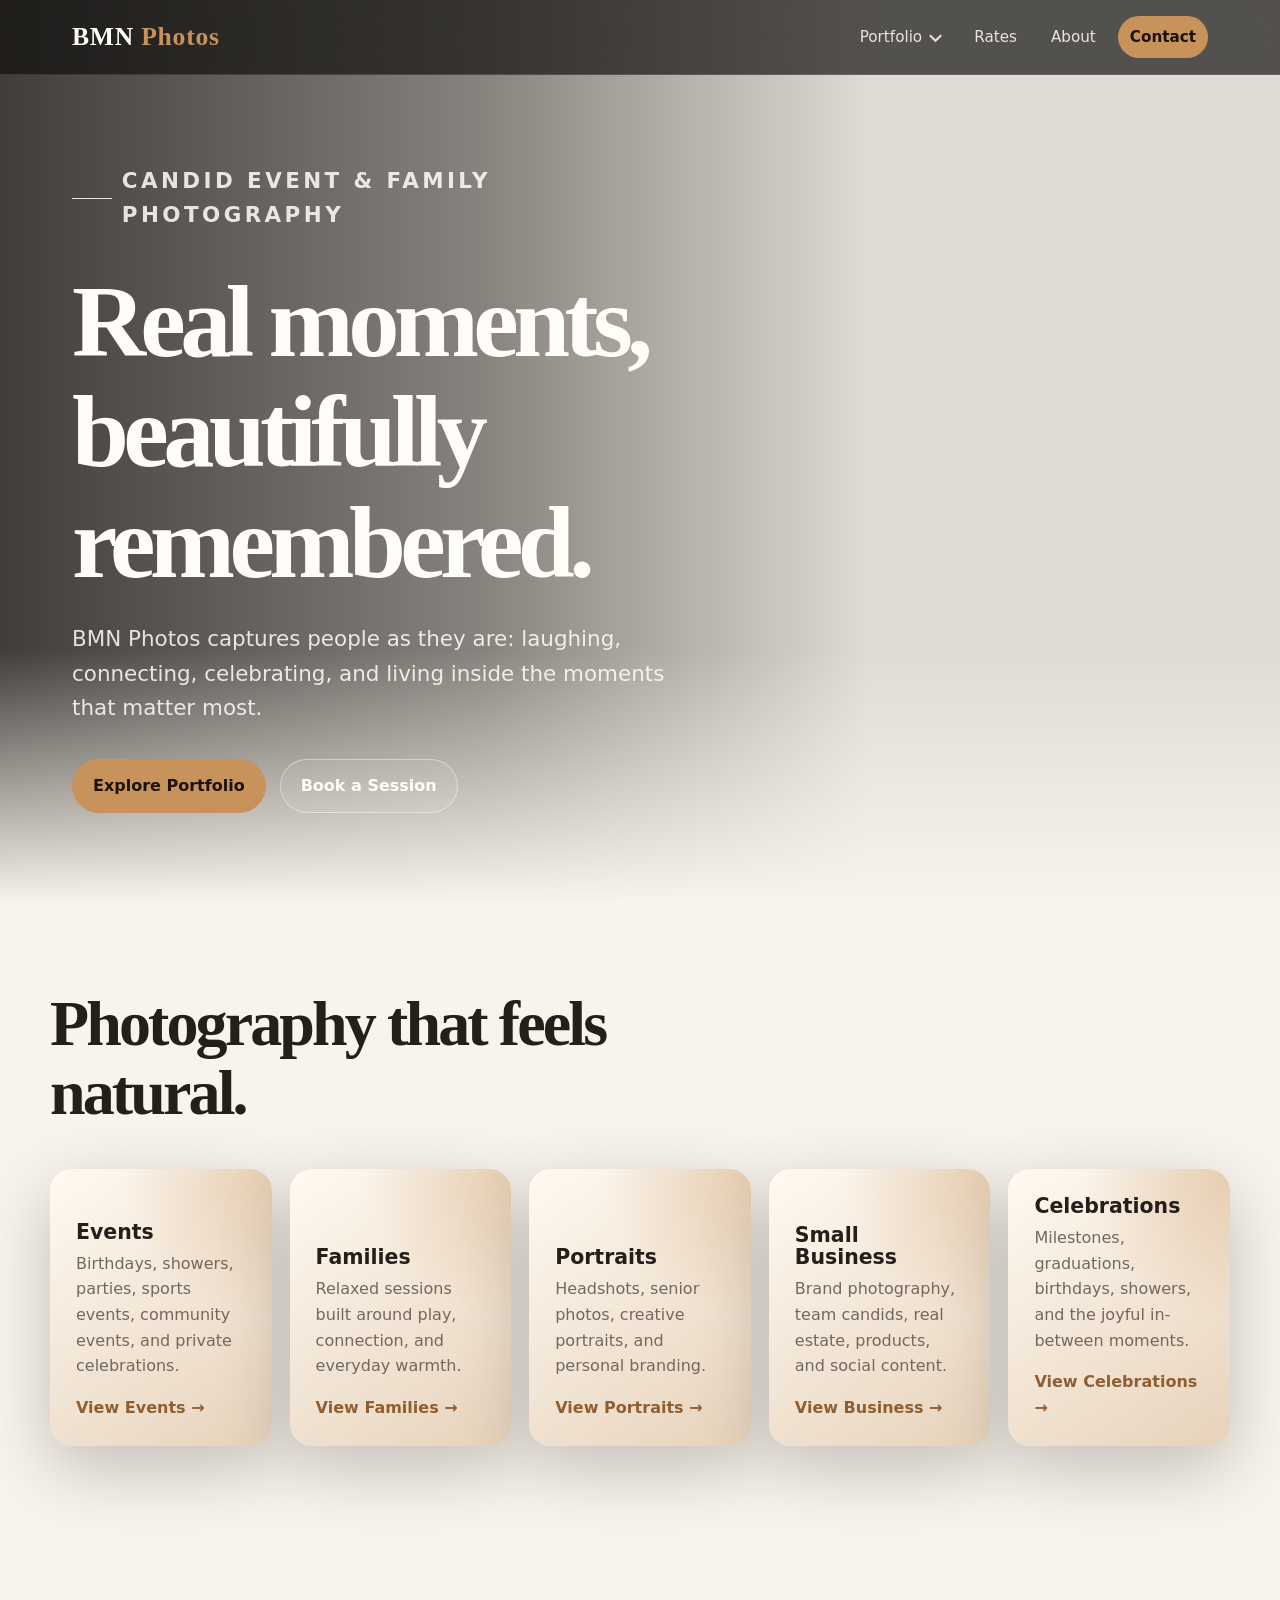
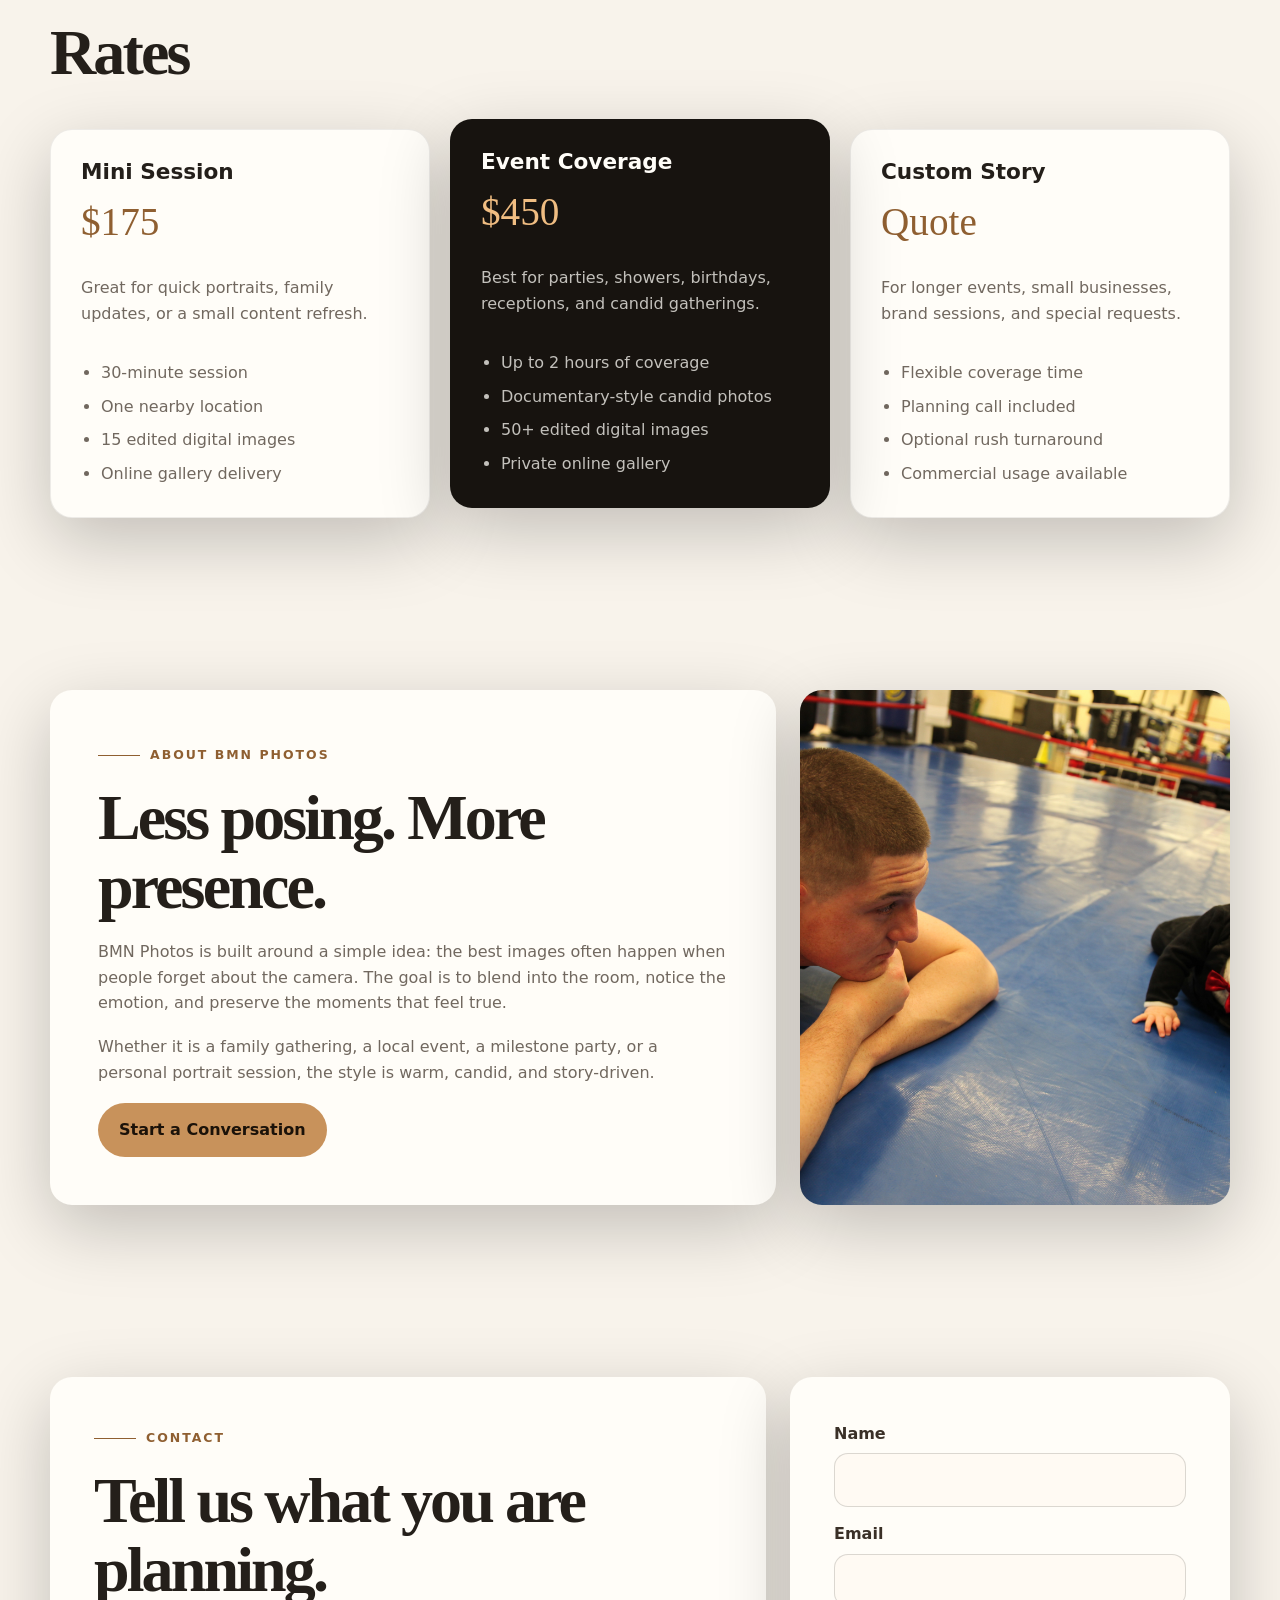
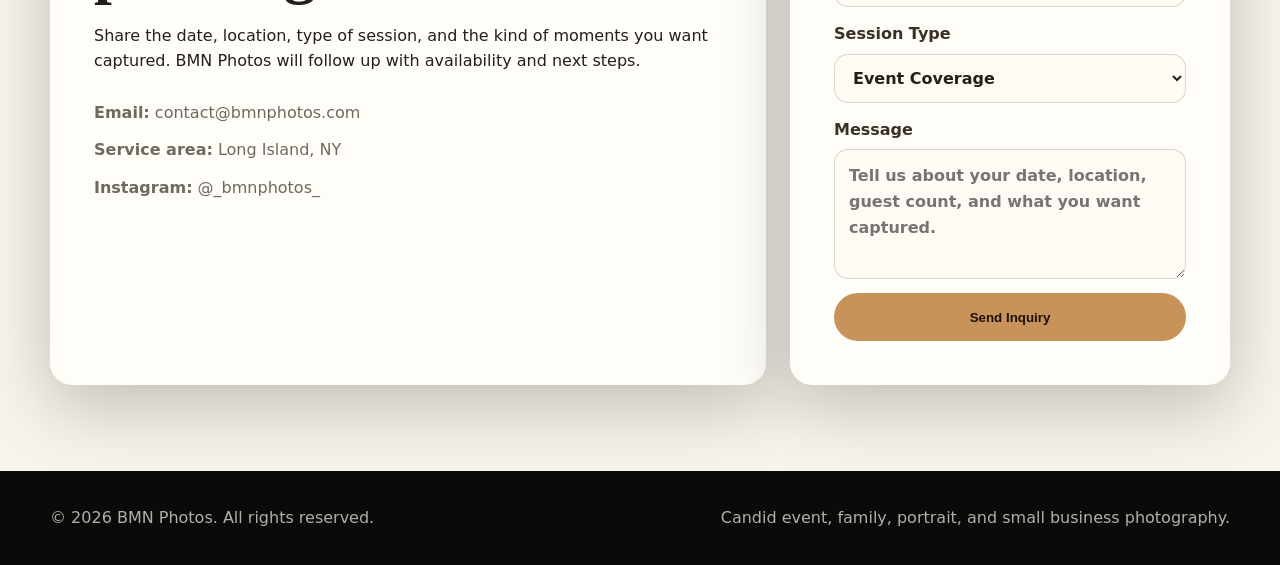
==== index.html @ edca0733 "Change lifestyle to family." ====
<!doctype html>
<html lang="en">
<head>
  <meta charset="utf-8" />
  <meta name="viewport" content="width=device-width, initial-scale=1" />
  <meta name="description" content="BMN Photos captures real, candid moments at events, celebrations, family sessions, portraits, and local gatherings." />
  <title>BMN Photos | Candid Event & Lifestyle Photography</title>
  <link rel="stylesheet" href="css/styles.css" />
</head>
<body>
  <header class="site-header" aria-label="Primary navigation">
    <nav class="nav">
      <a class="logo" href="index.html#top" aria-label="BMN Photos home">BMN <span>Photos</span></a>
      <div class="nav-links">
        <details class="nav-dropdown">
          <summary>Portfolio</summary>
          <div class="dropdown-menu" aria-label="Portfolio categories">
            <a href="portfolio-events.html">Events</a>
            <a href="portfolio-families.html">Families</a>
            <a href="portfolio-portraits.html">Portraits</a>
            <a href="portfolio-business.html">Small Business</a>
            <a href="portfolio-celebrations.html">Celebrations</a>
          </div>
        </details>
        <a href="index.html#rates">Rates</a>
        <a href="index.html#about">About</a>
        <a href="index.html#contact" class="cta">Contact</a>
      </div>
    </nav>
  </header>

  <main id="top">
    <section class="hero" aria-label="BMN Photos hero image">
      <div class="hero-inner">
        <p class="eyebrow">Candid event & family photography</p>
        <h1>Real moments, beautifully remembered.</h1>
        <p>BMN Photos captures people as they are: laughing, connecting, celebrating, and living inside the moments that matter most.</p>
        <div class="button-row">
          <a class="button primary" href="#services">Explore Portfolio</a>
          <a class="button secondary" href="#contact">Book a Session</a>
        </div>
      </div>
    </section>

    <section class="section" id="services">
      <div class="section-inner">
        <div class="section-heading">
          <h2>Photography that feels natural.</h2>
        </div>
        <div class="services portfolio-entry-grid" aria-label="Portfolio categories">
          <a class="service-card" href="portfolio-events.html"><h3>Events</h3><p>Birthdays, showers, parties, sports events, community events, and private celebrations.</p><span class="small-link">View Events →</span></a>
          <a class="service-card" href="portfolio-families.html"><h3>Families</h3><p>Relaxed sessions built around play, connection, and everyday warmth.</p><span class="small-link">View Families →</span></a>
          <a class="service-card" href="portfolio-portraits.html"><h3>Portraits</h3><p>Headshots, senior photos, creative portraits, and personal branding.</p><span class="small-link">View Portraits →</span></a>
          <a class="service-card" href="portfolio-business.html"><h3>Small Business</h3><p>Brand photography, team candids, real estate, products, and social content.</p><span class="small-link">View Business →</span></a>
          <a class="service-card" href="portfolio-celebrations.html"><h3>Celebrations</h3><p>Milestones, graduations, birthdays, showers, and the joyful in-between moments.</p><span class="small-link">View Celebrations →</span></a>
        </div>
      </div>
    </section>

    <section class="section" id="rates">
      <div class="section-inner">
        <div class="section-heading">
          <h2>Rates</h2>
        </div>
        <div class="rates-grid">
          <article class="rate-card"><h3>Mini Session</h3><div class="price">$175</div><p>Great for quick portraits, family updates, or a small content refresh.</p><ul><li>30-minute session</li><li>One nearby location</li><li>15 edited digital images</li><li>Online gallery delivery</li></ul></article>
          <article class="rate-card featured"><h3>Event Coverage</h3><div class="price">$450</div><p>Best for parties, showers, birthdays, receptions, and candid gatherings.</p><ul><li>Up to 2 hours of coverage</li><li>Documentary-style candid photos</li><li>50+ edited digital images</li><li>Private online gallery</li></ul></article>
          <article class="rate-card"><h3>Custom Story</h3><div class="price">Quote</div><p>For longer events, small businesses, brand sessions, and special requests.</p><ul><li>Flexible coverage time</li><li>Planning call included</li><li>Optional rush turnaround</li><li>Commercial usage available</li></ul></article>
        </div>
      </div>
    </section>

    <section class="section" id="about">
      <div class="section-inner about-layout">
        <article class="about-card">
          <p class="eyebrow" style="color: var(--brand-dark);">About BMN Photos</p>
          <h2>Less posing. More presence.</h2>
          <p>BMN Photos is built around a simple idea: the best images often happen when people forget about the camera. The goal is to blend into the room, notice the emotion, and preserve the moments that feel true.</p>
          <p>Whether it is a family gathering, a local event, a milestone party, or a personal portrait session, the style is warm, candid, and story-driven.</p>
          <a class="button primary" href="#contact">Start a Conversation</a>
        </article>
        <div class="about-photo" role="img" aria-label="Photographer capturing candid moments at an event"></div>
      </div>
    </section>

    <section class="section" id="contact">
      <div class="section-inner contact-wrap">
        <article class="contact-card">
          <p class="eyebrow" style="color: var(--brand-dark);">Contact</p>
          <h2>Tell us what you are planning.</h2>
          <p>Share the date, location, type of session, and the kind of moments you want captured. BMN Photos will follow up with availability and next steps.</p>
          <div class="contact-details">
            <span><strong>Email:</strong> contact@bmnphotos.com</span>
            <span><strong>Service area:</strong> Long Island, NY</span>
            <span><strong>Instagram:</strong> @_bmnphotos_</span>
          </div>
        </article>
        <article class="contact-card">
          <form id="contactForm">
            <label>Name <input name="name" type="text" autocomplete="name" required /></label>
            <label>Email <input name="email" type="email" autocomplete="email" required /></label>
            <label>Session Type <select name="session_type"><option>Event Coverage</option><option>Family Session</option><option>Portrait Session</option><option>Small Business / Branding</option><option>Other</option></select></label>
            <label>Message <textarea name="message" placeholder="Tell us about your date, location, guest count, and what you want captured."></textarea></label>
            <button class="button primary" type="submit">Send Inquiry</button>
          </form>
        </article>
      </div>
    </section>
  </main>
  <footer class="footer">
    <div class="footer-inner">
      <span>&copy; <span id="year"></span> BMN Photos. All rights reserved.</span>
      <span>Candid event, family, portrait, and small business photography.</span>
    </div>
  </footer>
  <script src="js/site.js"></script>
</body>
</html>
---- css/styles.css ----
:root {
  --bg: #11100e;
  --bg-soft: #1b1814;
  --paper: #f8f3eb;
  --paper-soft: #efe5d7;
  --text: #241f1a;
  --muted: #71685f;
  --brand: #c8925b;
  --brand-dark: #8f5f31;
  --white: #fffdf8;
  --shadow: 0 22px 70px rgba(0, 0, 0, .22);
  --radius: 22px;
  --max: 1180px;
}
* { box-sizing: border-box; }
html { scroll-behavior: smooth; }
body {
  margin: 0;
  font-family: Inter, ui-sans-serif, system-ui, -apple-system, BlinkMacSystemFont, "Segoe UI", sans-serif;
  color: var(--text);
  background: var(--paper);
  line-height: 1.6;
}
img { display: block; width: 100%; height: auto; }
a { color: inherit; text-decoration: none; }
.site-header {
  position: fixed;
  inset: 0 0 auto 0;
  z-index: 20;
  background: rgba(17, 16, 14, .68);
  backdrop-filter: blur(14px);
  border-bottom: 1px solid rgba(255, 255, 255, .12);
}
.nav {
  max-width: var(--max);
  margin: 0 auto;
  padding: 16px 22px;
  display: flex;
  justify-content: space-between;
  align-items: center;
  gap: 22px;
}
.logo {
  color: var(--white);
  font-family: Georgia, "Times New Roman", serif;
  font-size: clamp(1.35rem, 2vw, 1.8rem);
  font-weight: 600;
  letter-spacing: .03em;
  white-space: nowrap;
}
.logo span { color: var(--brand); }
.nav-links {
  display: flex;
  align-items: center;
  gap: 10px;
  flex-wrap: wrap;
  justify-content: flex-end;
}
.nav-links a {
  color: rgba(255, 253, 248, .86);
  padding: 9px 12px;
  border-radius: 999px;
  font-size: .95rem;
  transition: background .2s ease, color .2s ease;
}
.nav-links a:hover,
.nav-links a:focus-visible,
.nav-links a.active {
  background: rgba(255, 255, 255, .12);
  color: var(--white);
  outline: none;
}
.nav-links .cta {
  background: var(--brand);
  color: #1b1209;
  font-weight: 700;
}
.nav-links .cta:hover,
.nav-links .cta:focus-visible { background: #e2aa6e; color: #160e07; }
.hero {
  min-height: 94vh;
  display: grid;
  align-items: center;
  color: var(--white);
  background:
    linear-gradient(90deg, rgba(12, 10, 8, .78) 0%, rgba(12, 10, 8, .48) 38%, rgba(12, 10, 8, .1) 68%),
    url("../images/background.jpg") center / cover no-repeat;
  position: relative;
  isolation: isolate;
}
.hero::after {
  content: "";
  position: absolute;
  inset: auto 0 0 0;
  height: 28%;
  background: linear-gradient(0deg, var(--paper) 0%, rgba(248, 243, 235, 0) 100%);
  z-index: -1;
}
.hero-inner, .page-hero-inner, .section-inner {
  max-width: var(--max);
  width: 100%;
  margin: 0 auto;
}
.hero-inner { padding: 140px 22px 90px; }
.eyebrow {
  display: inline-flex;
  gap: 10px;
  align-items: center;
  margin: 0 0 18px;
  color: #f3d7b7;
  text-transform: uppercase;
  letter-spacing: .16em;
  font-size: .78rem;
  font-weight: 800;
}
.eyebrow::before { content: ""; width: 42px; height: 1px; background: currentColor; }
h1, h2, h3 { margin: 0; line-height: 1.08; }
h1 {
  max-width: 760px;
  font-family: Georgia, "Times New Roman", serif;
  font-size: clamp(3.2rem, 8vw, 6.8rem);
  letter-spacing: -.055em;
}
.hero p, .page-hero p {
  max-width: 620px;
  margin: 24px 0 34px;
  color: rgba(255, 253, 248, .86);
  font-size: clamp(1.05rem, 2vw, 1.34rem);
}
.button-row { display: flex; gap: 14px; flex-wrap: wrap; align-items: center; }
.button {
  display: inline-flex;
  align-items: center;
  justify-content: center;
  min-height: 48px;
  padding: 13px 20px;
  border-radius: 999px;
  font-weight: 800;
  border: 1px solid transparent;
  transition: transform .2s ease, background .2s ease, border-color .2s ease;
  cursor: pointer;
}
.button:hover, .button:focus-visible { transform: translateY(-2px); outline: none; }
.button.primary { background: var(--brand); color: #1b1209; }
.button.secondary { color: var(--white); border-color: rgba(255,255,255,.42); background: rgba(255,255,255,.08); }
.section { padding: 86px 22px; }
.section.dark { background: var(--bg); color: var(--white); }
.section-heading {
  display: grid;
  grid-template-columns: minmax(0, 1fr) minmax(260px, 430px);
  gap: 32px;
  align-items: end;
  margin-bottom: 42px;
}
.section-heading h2 {
  font-family: Georgia, "Times New Roman", serif;
  font-size: clamp(2.3rem, 5vw, 4.2rem);
  letter-spacing: -.045em;
}
.section-heading p { margin: 0; color: var(--muted); font-size: 1.04rem; }
.dark .section-heading p { color: rgba(255,253,248,.7); }
.services, .portfolio-category-grid { display: grid; grid-template-columns: repeat(4, minmax(0, 1fr)); gap: 18px; }
.portfolio-entry-grid { grid-template-columns: repeat(5, minmax(0, 1fr)); }
.service-card, .rate-card, .contact-card, .about-card, .portfolio-category-card {
  border-radius: var(--radius);
  background: var(--white);
  box-shadow: var(--shadow);
}
.service-card, .portfolio-category-card {
  min-height: 230px;
  padding: 26px;
  display: flex;
  flex-direction: column;
  justify-content: flex-end;
  overflow: hidden;
  position: relative;
  background: linear-gradient(145deg, #fffaf2, #e7d2bb);
}
.service-card::before, .portfolio-category-card::before {
  content: "";
  position: absolute;
  inset: 0;
  background: radial-gradient(circle at top right, rgba(200,146,91,.34), transparent 42%);
  pointer-events: none;
}
.service-card h3, .service-card p, .service-card .small-link, .portfolio-category-card h3, .portfolio-category-card p, .portfolio-category-card .small-link { position: relative; }
.service-card h3, .portfolio-category-card h3 { font-size: 1.28rem; margin-bottom: 8px; }
.portfolio-category-card h3, .service-card h3 { color: var(--text); }
.service-card p, .portfolio-category-card p { margin: 0; color: var(--muted); }
.portfolio-category-card .small-link, .service-card .small-link { margin-top: 16px; color: var(--brand-dark); font-weight: 800; }
.portfolio-category-card:hover, .portfolio-category-card:focus-visible, .service-card:hover, .service-card:focus-visible { transform: translateY(-3px); outline: none; }
.portfolio-category-card, .service-card { transition: transform .2s ease, box-shadow .2s ease; }
.rates-grid { display: grid; grid-template-columns: repeat(3, minmax(0, 1fr)); gap: 20px; }
.rate-card { padding: 30px; display: flex; flex-direction: column; gap: 18px; border: 1px solid rgba(36,31,26,.08); }
.rate-card.featured { background: #17130f; color: var(--white); transform: translateY(-10px); }
.rate-card h3 { font-size: 1.35rem; }
.price { font-family: Georgia, "Times New Roman", serif; font-size: 2.45rem; line-height: 1; color: var(--brand-dark); }
.featured .price { color: #f0bd82; }
.rate-card p, .rate-card li { color: var(--muted); }
.featured p, .featured li { color: rgba(255,253,248,.74); }
.rate-card ul { padding-left: 20px; margin: 0; }
.rate-card li + li { margin-top: 8px; }
.about-layout, .contact-wrap { display: grid; grid-template-columns: minmax(0, 1fr) minmax(280px, 430px); gap: 24px; align-items: stretch; }
.contact-wrap { grid-template-columns: minmax(0, 1fr) minmax(300px, 440px); }
.about-card, .contact-card { padding: clamp(28px, 5vw, 48px); }
.contact-card { padding: clamp(28px, 5vw, 44px); }
.about-card h2, .contact-card h2 {
  font-family: Georgia, "Times New Roman", serif;
  font-size: clamp(2.25rem, 5vw, 4rem);
  letter-spacing: -.045em;
  margin-bottom: 18px;
}
.about-card p { color: var(--muted); margin: 0 0 18px; }
.about-photo { border-radius: var(--radius); overflow: hidden; min-height: 420px; box-shadow: var(--shadow); background: url("../portfolio/about/photographer-at-work.jpg") center / cover no-repeat, #d6c1aa; }
.contact-details { display: grid; gap: 12px; margin-top: 26px; color: var(--muted); }
form { display: grid; gap: 14px; }
label { display: grid; gap: 7px; font-weight: 700; color: #3a3027; }
input, textarea, select { width: 100%; border: 1px solid rgba(36,31,26,.16); background: #fffaf3; color: var(--text); border-radius: 14px; padding: 13px 14px; font: inherit; }
textarea { min-height: 130px; resize: vertical; }
.footer { padding: 34px 22px; background: #0b0a09; color: rgba(255,253,248,.68); }
.footer-inner { max-width: var(--max); margin: 0 auto; display: flex; justify-content: space-between; gap: 18px; flex-wrap: wrap; }
.page-hero {
  min-height: 300px;
  display: grid;
  align-items: end;
  color: var(--white);
  background:
    linear-gradient(90deg, rgba(12,10,8,.84) 0%, rgba(12,10,8,.50) 50%, rgba(12,10,8,.20) 100%),
    var(--page-image, url("../images/background.jpg")) center / cover no-repeat;
}
.page-hero-inner { padding: 116px 22px 38px; }
.page-hero .eyebrow { margin-bottom: 10px; }
.page-hero h1 { font-size: clamp(2.35rem, 5vw, 4.2rem); }
.page-hero p { margin: 14px 0 0; max-width: 720px; }
.page-hero .button-row { display: none; }
.gallery-section { padding: 34px 22px 96px; background: var(--bg); color: var(--white); }
.gallery-toolbar { display: flex; justify-content: space-between; gap: 18px; flex-wrap: wrap; margin-bottom: 28px; color: rgba(255,253,248,.72); }
.category-nav { display: flex; gap: 10px; flex-wrap: wrap; }
.category-nav a { padding: 9px 13px; border-radius: 999px; background: rgba(255,255,255,.09); border: 1px solid rgba(255,255,255,.14); color: rgba(255,253,248,.82); font-size: .95rem; }
.category-nav a.active { background: var(--brand); color: #1b1209; border-color: transparent; font-weight: 800; }
.gallery-grid { display: grid; grid-template-columns: repeat(12, 1fr); gap: 16px; }
.gallery-item { grid-column: span 4; min-height: 330px; border-radius: 24px; overflow: hidden; background: #2b2926; box-shadow: 0 18px 52px rgba(0,0,0,.25); position: relative; }
.gallery-item.wide { grid-column: span 8; }
.gallery-item.tall { min-height: 520px; }
.gallery-item img { height: 100%; object-fit: cover; filter: saturate(.98) contrast(1.02); transition: transform .35s ease; }
.gallery-item:hover img { transform: scale(1.04); }
.gallery-caption { position: absolute; inset: auto 16px 16px 16px; padding: 14px 16px; border-radius: 18px; color: var(--white); background: linear-gradient(180deg, rgba(17,16,14,.18), rgba(17,16,14,.72)); backdrop-filter: blur(8px); }
.gallery-caption strong { display: block; font-size: 1rem; }
@media (max-width: 900px) {
  .nav { align-items: flex-start; flex-direction: column; }
  .nav-links { justify-content: flex-start; }
  .hero { min-height: 860px; background-position: 66% center; }
  .section-heading, .about-layout, .contact-wrap { grid-template-columns: 1fr; }
  .services, .rates-grid, .portfolio-category-grid, .portfolio-entry-grid { grid-template-columns: repeat(2, minmax(0, 1fr)); }
  .rate-card.featured { transform: none; }
  .gallery-item, .gallery-item.wide { grid-column: span 6; }
  .page-hero { min-height: 260px; }
  .page-hero-inner { padding: 138px 22px 30px; }
}
@media (max-width: 620px) {
  .nav-links a { padding: 8px 9px; font-size: .88rem; }
  .hero-inner { padding-top: 190px; }
  .services, .rates-grid, .portfolio-category-grid, .portfolio-entry-grid { grid-template-columns: 1fr; }
  .gallery-item, .gallery-item.wide { grid-column: span 12; min-height: 330px; }
  .gallery-item.tall { min-height: 420px; }
  .page-hero { min-height: 230px; }
  .page-hero-inner { padding-top: 170px; }
  .page-hero p { font-size: 1rem; }
  .footer-inner { display: grid; }
}
/* Top navigation portfolio dropdown */
.nav-dropdown {
  position: relative;
}

.nav-dropdown summary {
  list-style: none;
  cursor: pointer;
  color: rgba(255, 253, 248, .86);
  padding: 9px 30px 9px 12px;
  border-radius: 999px;
  font-size: .95rem;
  transition: background .2s ease, color .2s ease;
  position: relative;
  user-select: none;
}

.nav-dropdown summary::-webkit-details-marker { display: none; }

.nav-dropdown summary::after {
  content: "";
  position: absolute;
  right: 12px;
  top: 50%;
  width: 7px;
  height: 7px;
  border-right: 2px solid currentColor;
  border-bottom: 2px solid currentColor;
  transform: translateY(-62%) rotate(45deg);
  transition: transform .2s ease;
}

.nav-dropdown[open] summary,
.nav-dropdown summary:hover,
.nav-dropdown summary:focus-visible {
  background: rgba(255, 255, 255, .12);
  color: var(--white);
  outline: none;
}

.nav-dropdown[open] summary::after {
  transform: translateY(-30%) rotate(225deg);
}

.dropdown-menu {
  position: absolute;
  top: calc(100% + 10px);
  left: 0;
  min-width: 220px;
  padding: 8px;
  border-radius: 18px;
  background: rgba(17, 16, 14, .96);
  border: 1px solid rgba(255, 255, 255, .14);
  box-shadow: 0 18px 50px rgba(0, 0, 0, .32);
  backdrop-filter: blur(14px);
}

.dropdown-menu a {
  display: block;
  border-radius: 12px;
  padding: 10px 12px;
  white-space: nowrap;
}

.dropdown-menu a + a { margin-top: 2px; }

@media (hover: hover) {
  .nav-dropdown:hover .dropdown-menu {
    display: block;
  }
}

@media (max-width: 900px) {
  .dropdown-menu {
    position: static;
    margin-top: 8px;
    min-width: min(260px, 90vw);
  }
}

@media (max-width: 620px) {
  .nav-dropdown summary {
    padding: 8px 28px 8px 9px;
    font-size: .88rem;
  }
}
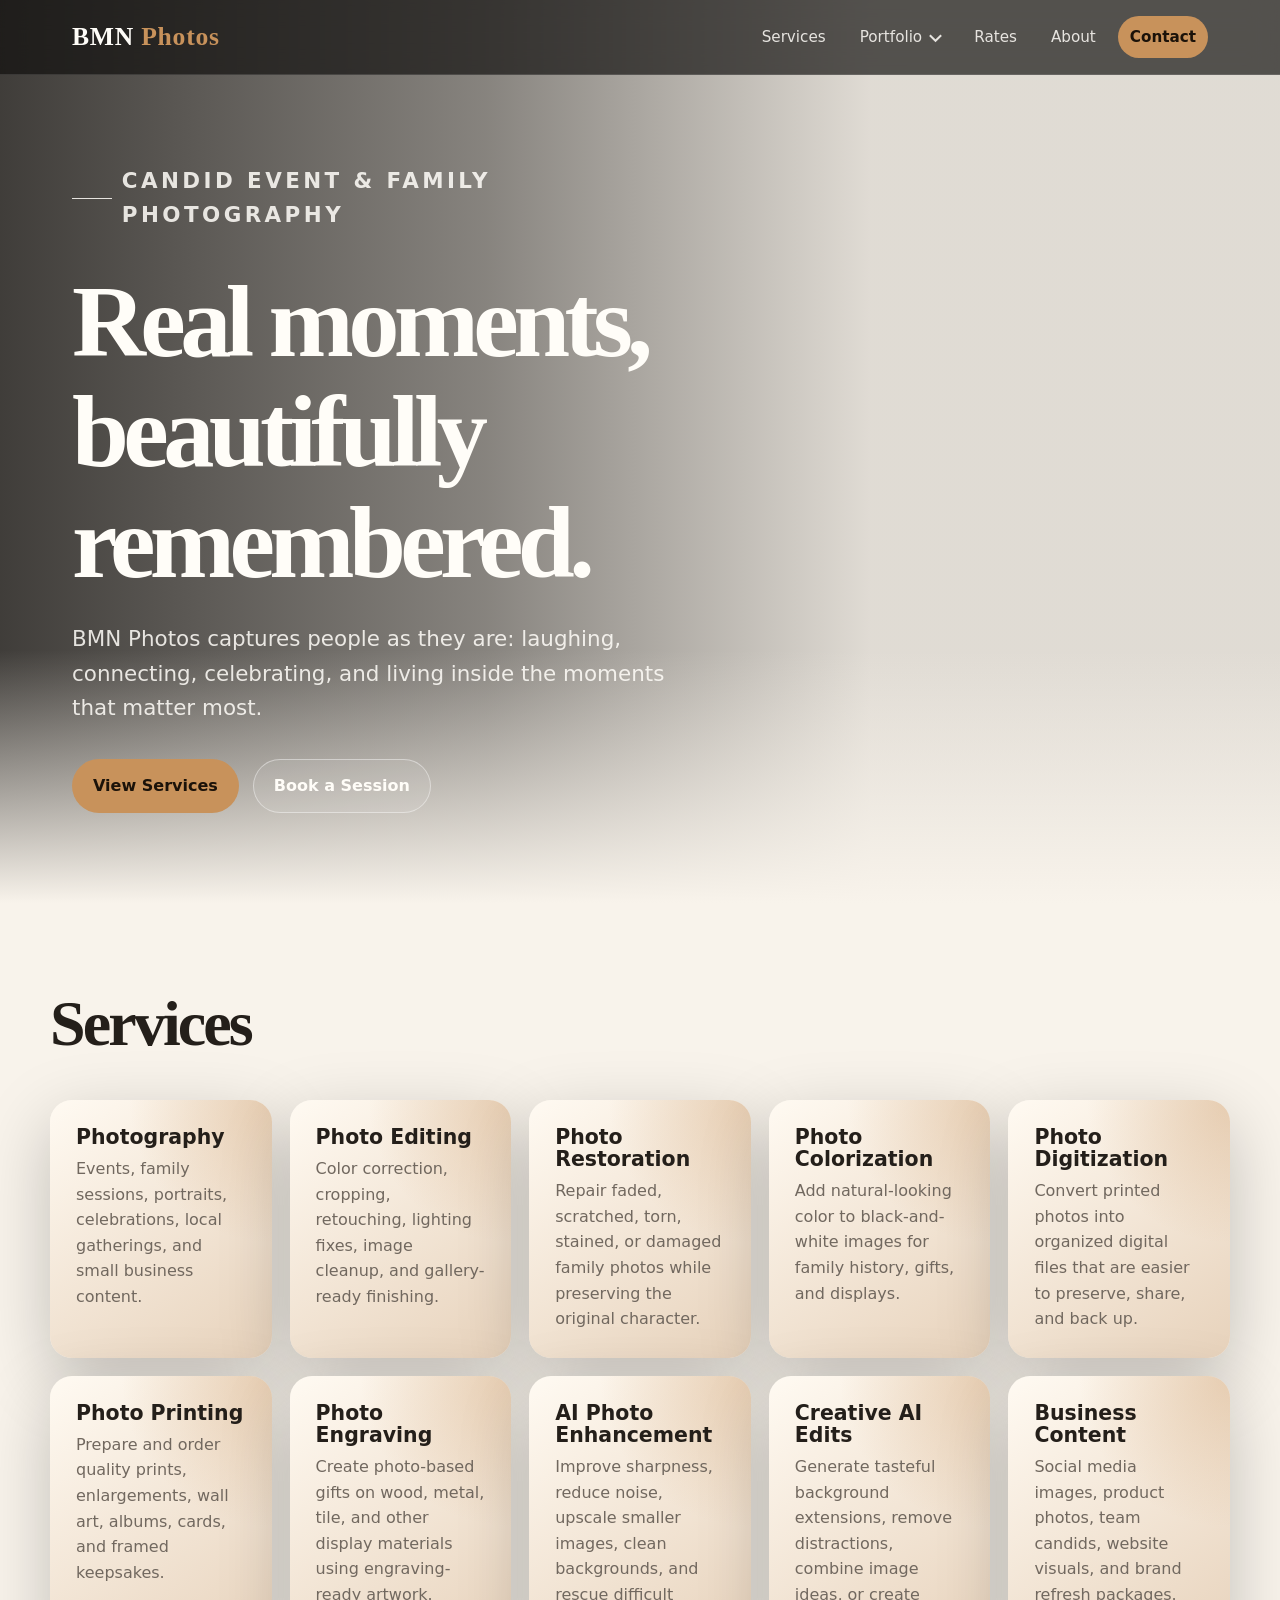
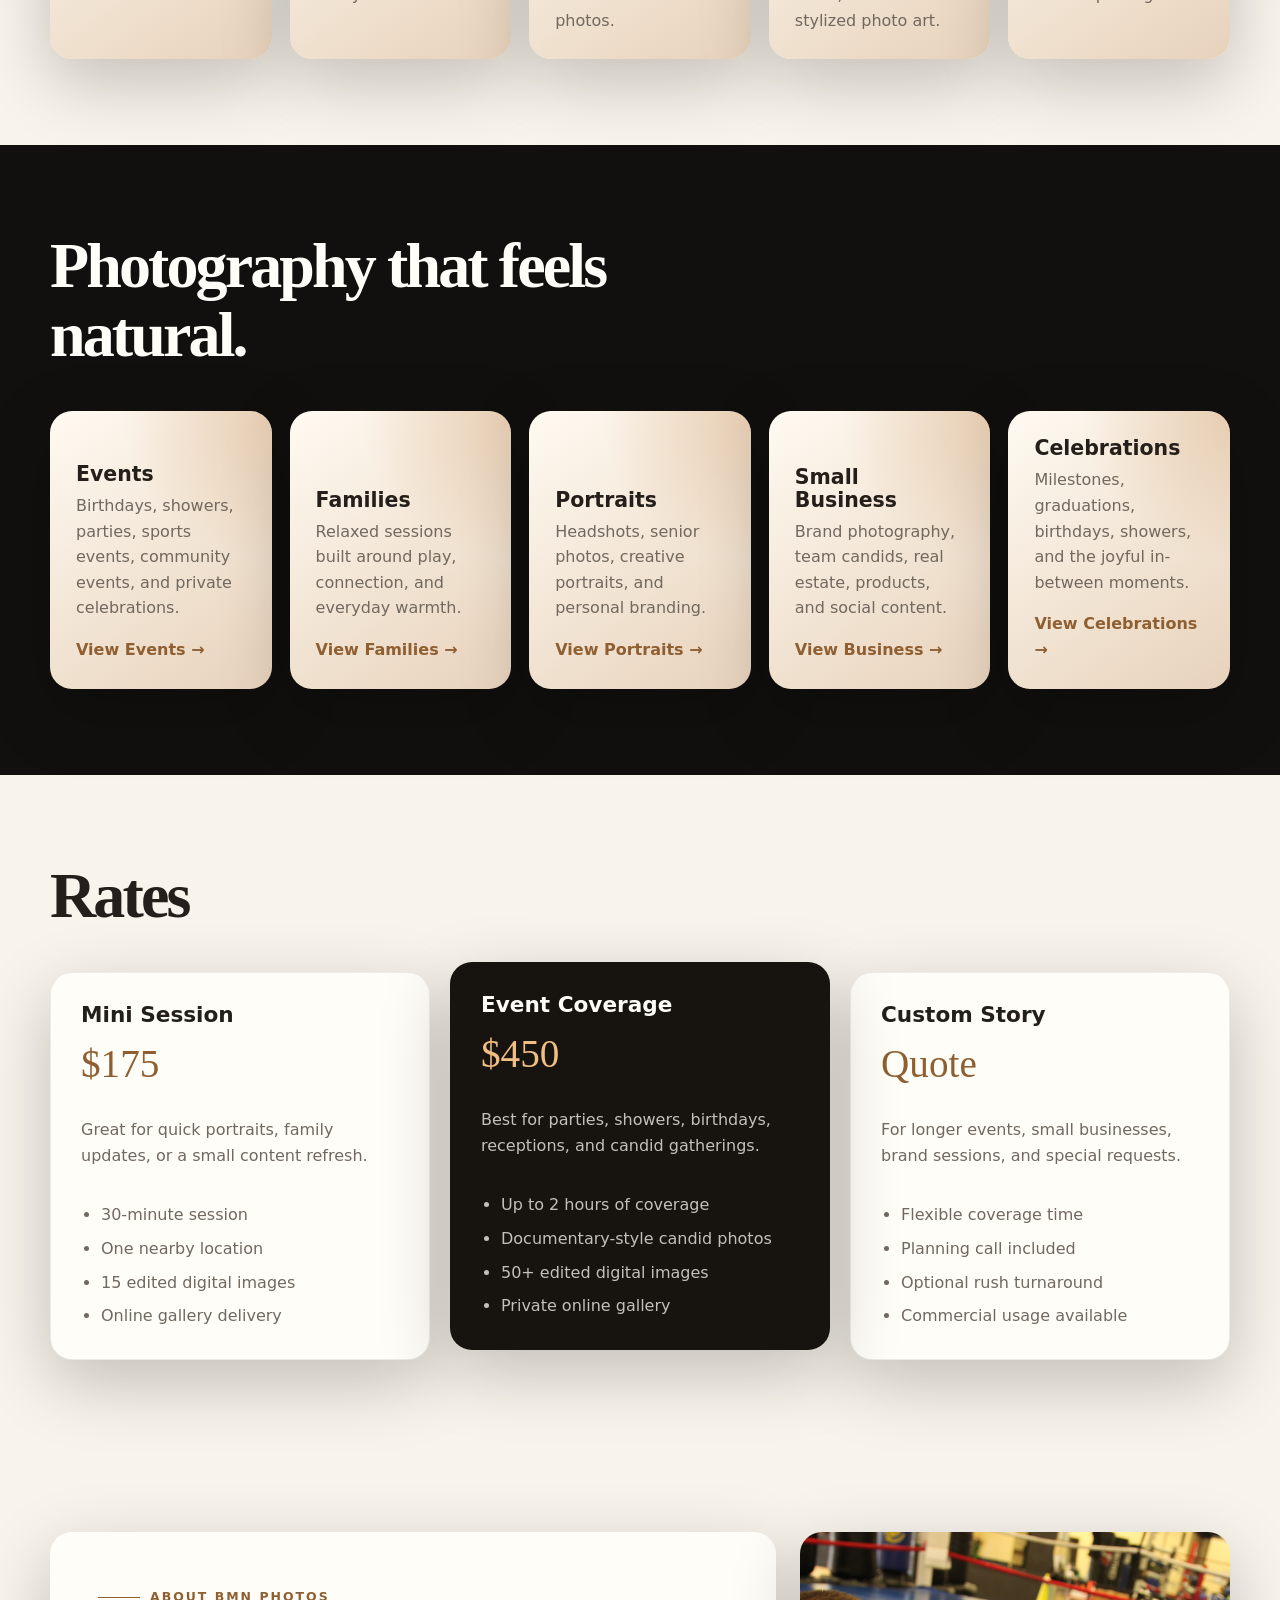
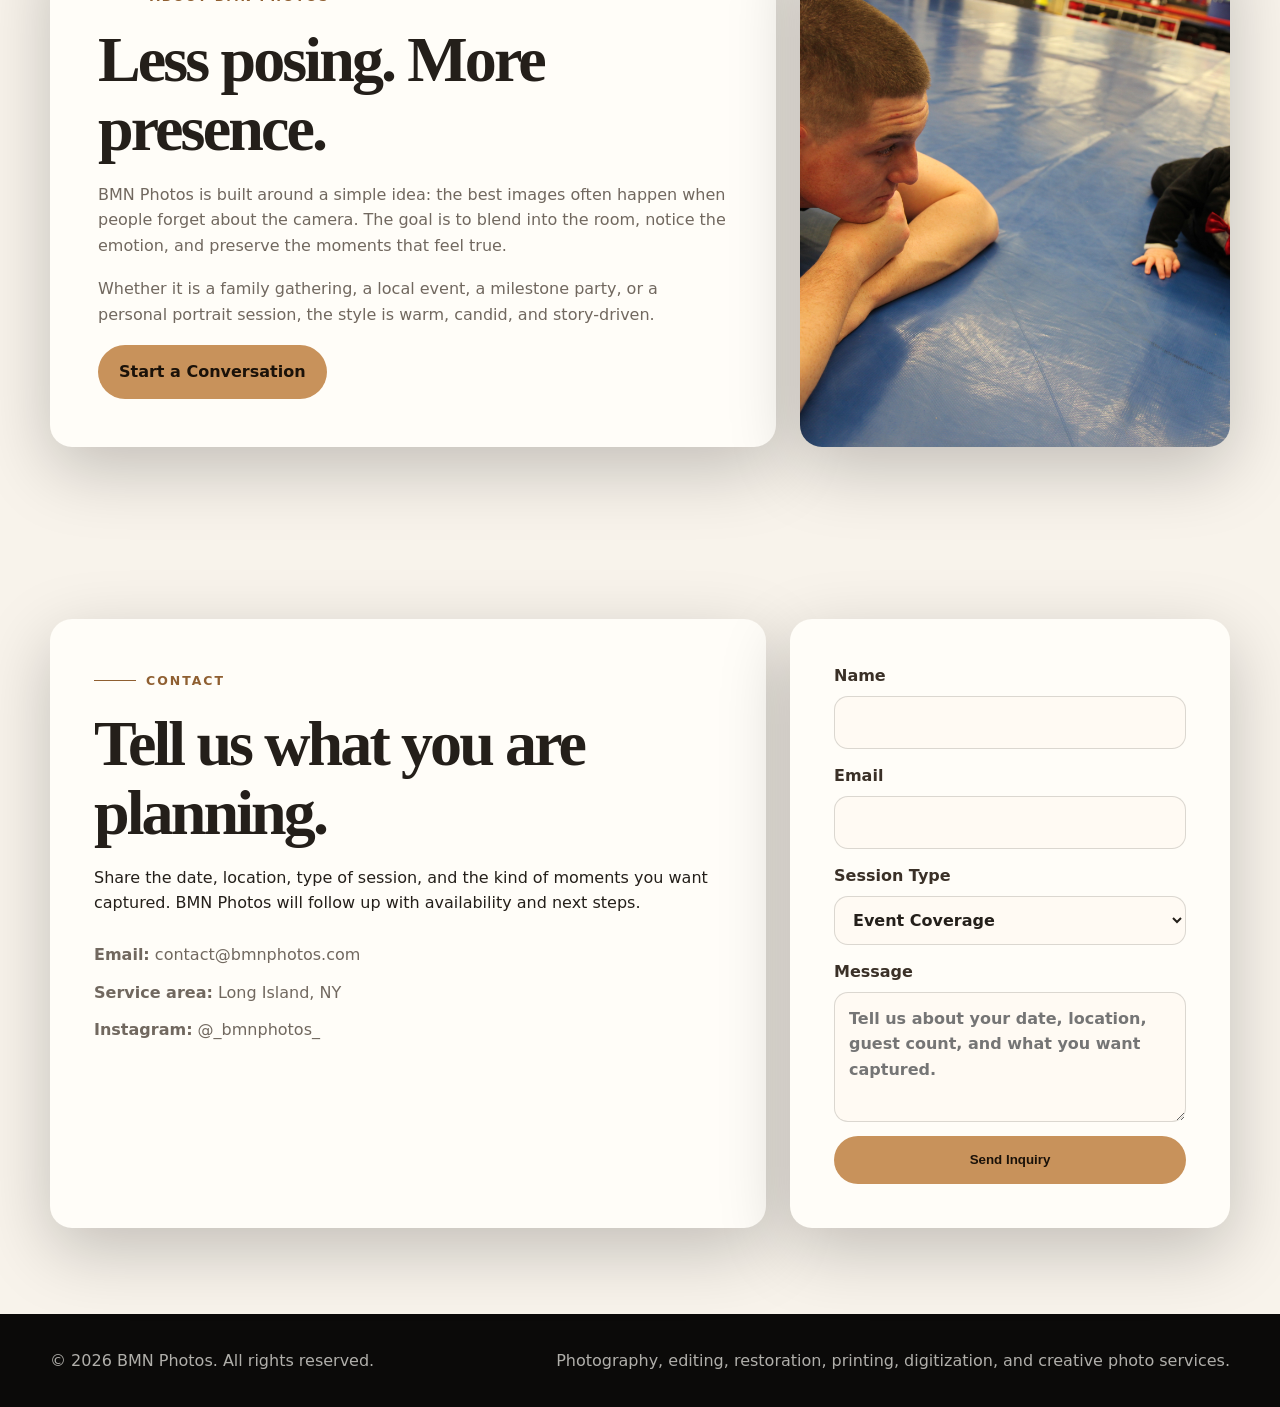
==== commit 06df6451: "Add services section." ====
--- a/index.html
+++ b/index.html
@@ -4,7 +4,7 @@
   <meta charset="utf-8" />
   <meta name="viewport" content="width=device-width, initial-scale=1" />
   <meta name="description" content="BMN Photos captures real, candid moments at events, celebrations, family sessions, portraits, and local gatherings." />
-  <title>BMN Photos | Candid Event & Lifestyle Photography</title>
+  <title>BMN Photos | Candid Event & Family Photography</title>
   <link rel="stylesheet" href="css/styles.css" />
 </head>
 <body>
@@ -12,6 +12,7 @@
     <nav class="nav">
       <a class="logo" href="index.html#top" aria-label="BMN Photos home">BMN <span>Photos</span></a>
       <div class="nav-links">
+        <a href="index.html#services">Services</a>
         <details class="nav-dropdown">
           <summary>Portfolio</summary>
           <div class="dropdown-menu" aria-label="Portfolio categories">
@@ -36,13 +37,33 @@
         <h1>Real moments, beautifully remembered.</h1>
         <p>BMN Photos captures people as they are: laughing, connecting, celebrating, and living inside the moments that matter most.</p>
         <div class="button-row">
-          <a class="button primary" href="#services">Explore Portfolio</a>
+          <a class="button primary" href="#services">View Services</a>
           <a class="button secondary" href="#contact">Book a Session</a>
         </div>
       </div>
     </section>
 
     <section class="section" id="services">
+      <div class="section-inner">
+        <div class="section-heading">
+          <h2>Services</h2>
+        </div>
+        <div class="services services-grid" aria-label="BMN Photos services">
+          <article class="service-card"><h3>Photography</h3><p>Events, family sessions, portraits, celebrations, local gatherings, and small business content.</p></article>
+          <article class="service-card"><h3>Photo Editing</h3><p>Color correction, cropping, retouching, lighting fixes, image cleanup, and gallery-ready finishing.</p></article>
+          <article class="service-card"><h3>Photo Restoration</h3><p>Repair faded, scratched, torn, stained, or damaged family photos while preserving the original character.</p></article>
+          <article class="service-card"><h3>Photo Colorization</h3><p>Add natural-looking color to black-and-white images for family history, gifts, and displays.</p></article>
+          <article class="service-card"><h3>Photo Digitization</h3><p>Convert printed photos into organized digital files that are easier to preserve, share, and back up.</p></article>
+          <article class="service-card"><h3>Photo Printing</h3><p>Prepare and order quality prints, enlargements, wall art, albums, cards, and framed keepsakes.</p></article>
+          <article class="service-card"><h3>Photo Engraving</h3><p>Create photo-based gifts on wood, metal, tile, and other display materials using engraving-ready artwork.</p></article>
+          <article class="service-card"><h3>AI Photo Enhancement</h3><p>Improve sharpness, reduce noise, upscale smaller images, clean backgrounds, and rescue difficult photos.</p></article>
+          <article class="service-card"><h3>Creative AI Edits</h3><p>Generate tasteful background extensions, remove distractions, combine image ideas, or create stylized photo art.</p></article>
+          <article class="service-card"><h3>Business Content</h3><p>Social media images, product photos, team candids, website visuals, and brand refresh packages.</p></article>
+        </div>
+      </div>
+    </section>
+
+    <section class="section dark" id="portfolio">
       <div class="section-inner">
         <div class="section-heading">
           <h2>Photography that feels natural.</h2>
@@ -99,7 +120,7 @@
           <form id="contactForm">
             <label>Name <input name="name" type="text" autocomplete="name" required /></label>
             <label>Email <input name="email" type="email" autocomplete="email" required /></label>
-            <label>Session Type <select name="session_type"><option>Event Coverage</option><option>Family Session</option><option>Portrait Session</option><option>Small Business / Branding</option><option>Other</option></select></label>
+            <label>Session Type <select name="session_type"><option>Event Coverage</option><option>Family Session</option><option>Portrait Session</option><option>Small Business / Branding</option><option>Photo Editing</option><option>Photo Restoration / Colorization</option><option>Photo Digitization / Scanning</option><option>Printing / Engraving</option><option>AI Photo Enhancement</option><option>Other</option></select></label>
             <label>Message <textarea name="message" placeholder="Tell us about your date, location, guest count, and what you want captured."></textarea></label>
             <button class="button primary" type="submit">Send Inquiry</button>
           </form>
@@ -110,7 +131,7 @@
   <footer class="footer">
     <div class="footer-inner">
       <span>&copy; <span id="year"></span> BMN Photos. All rights reserved.</span>
-      <span>Candid event, family, portrait, and small business photography.</span>
+      <span>Photography, editing, restoration, printing, digitization, and creative photo services.</span>
     </div>
   </footer>
   <script src="js/site.js"></script>
--- a/css/styles.css
+++ b/css/styles.css
@@ -161,6 +161,8 @@
 .dark .section-heading p { color: rgba(255,253,248,.7); }
 .services, .portfolio-category-grid { display: grid; grid-template-columns: repeat(4, minmax(0, 1fr)); gap: 18px; }
 .portfolio-entry-grid { grid-template-columns: repeat(5, minmax(0, 1fr)); }
+.services-grid { grid-template-columns: repeat(5, minmax(0, 1fr)); }
+.services-grid .service-card { justify-content: flex-start; min-height: 205px; }
 .service-card, .rate-card, .contact-card, .about-card, .portfolio-category-card {
   border-radius: var(--radius);
   background: var(--white);
@@ -251,7 +253,7 @@
   .nav-links { justify-content: flex-start; }
   .hero { min-height: 860px; background-position: 66% center; }
   .section-heading, .about-layout, .contact-wrap { grid-template-columns: 1fr; }
-  .services, .rates-grid, .portfolio-category-grid, .portfolio-entry-grid { grid-template-columns: repeat(2, minmax(0, 1fr)); }
+  .services, .rates-grid, .portfolio-category-grid, .portfolio-entry-grid, .services-grid { grid-template-columns: repeat(2, minmax(0, 1fr)); }
   .rate-card.featured { transform: none; }
   .gallery-item, .gallery-item.wide { grid-column: span 6; }
   .page-hero { min-height: 260px; }
@@ -260,7 +262,7 @@
 @media (max-width: 620px) {
   .nav-links a { padding: 8px 9px; font-size: .88rem; }
   .hero-inner { padding-top: 190px; }
-  .services, .rates-grid, .portfolio-category-grid, .portfolio-entry-grid { grid-template-columns: 1fr; }
+  .services, .rates-grid, .portfolio-category-grid, .portfolio-entry-grid, .services-grid { grid-template-columns: 1fr; }
   .gallery-item, .gallery-item.wide { grid-column: span 12; min-height: 330px; }
   .gallery-item.tall { min-height: 420px; }
   .page-hero { min-height: 230px; }
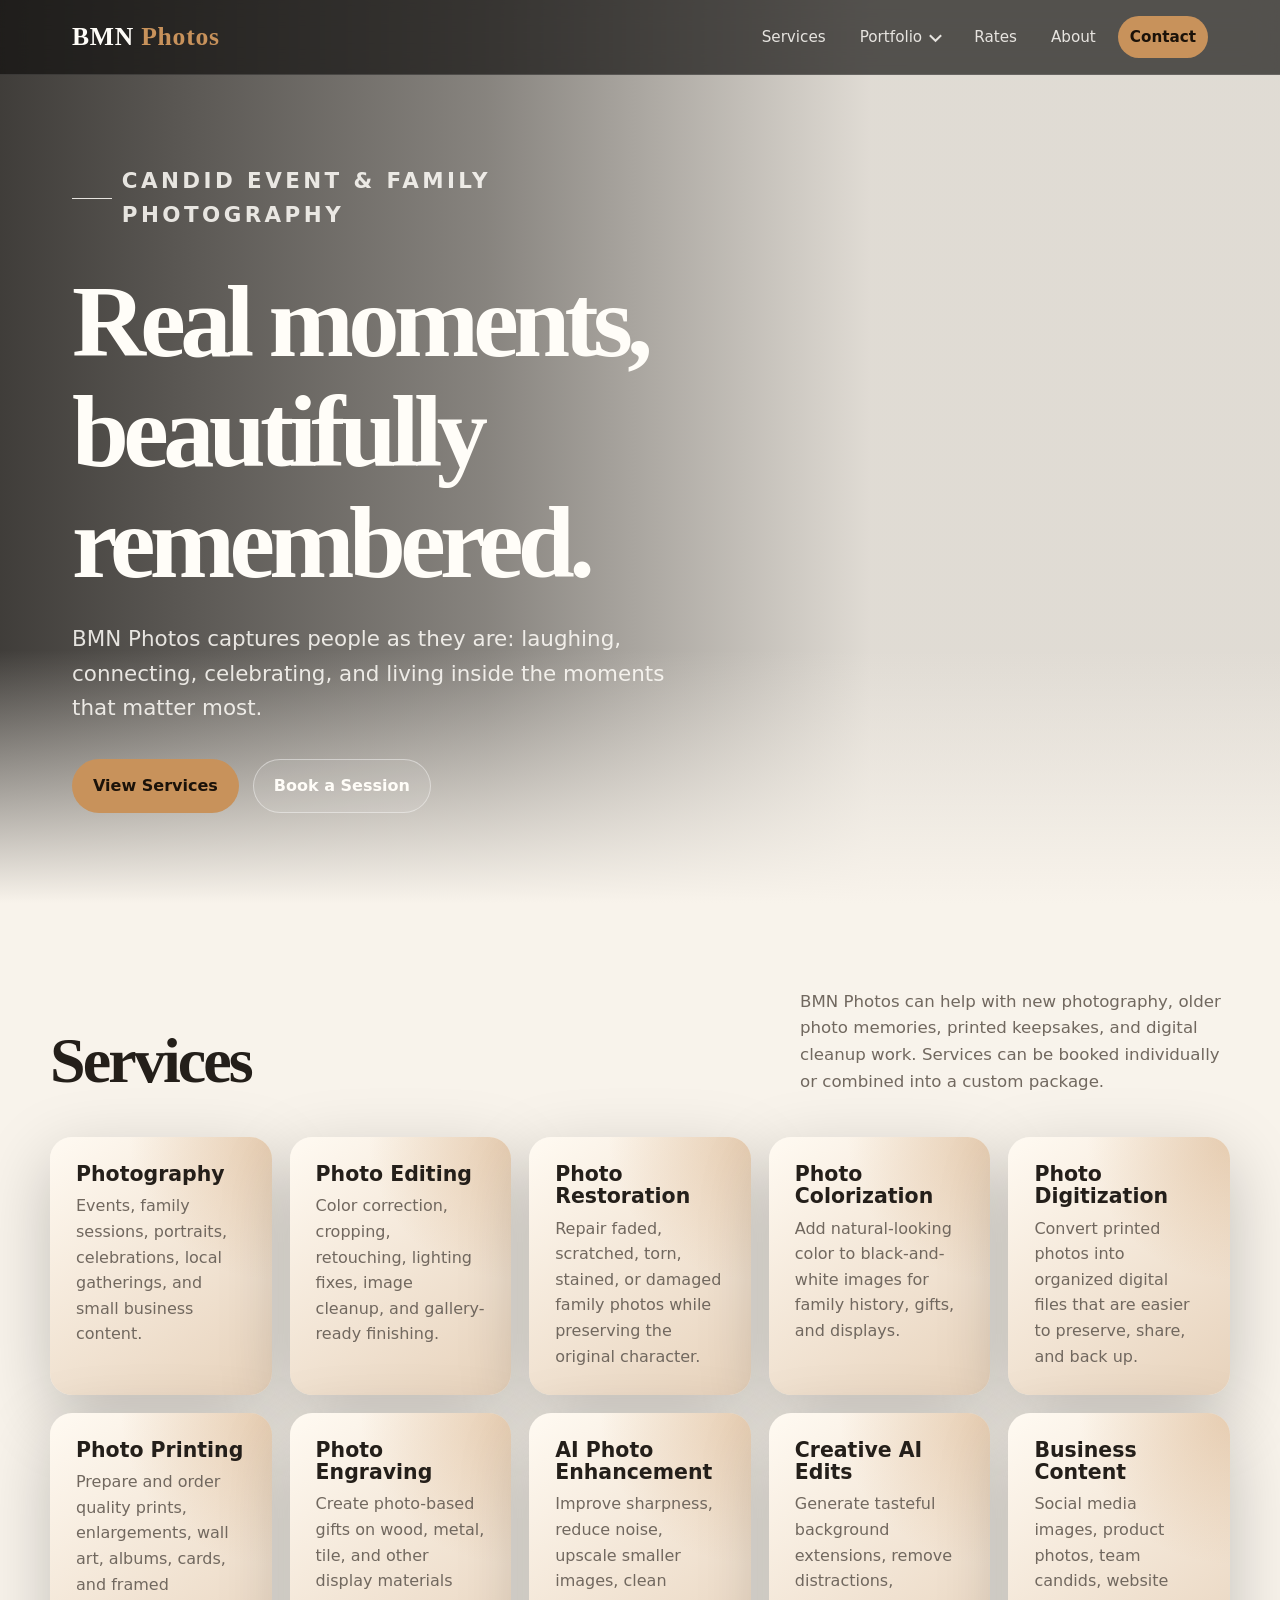
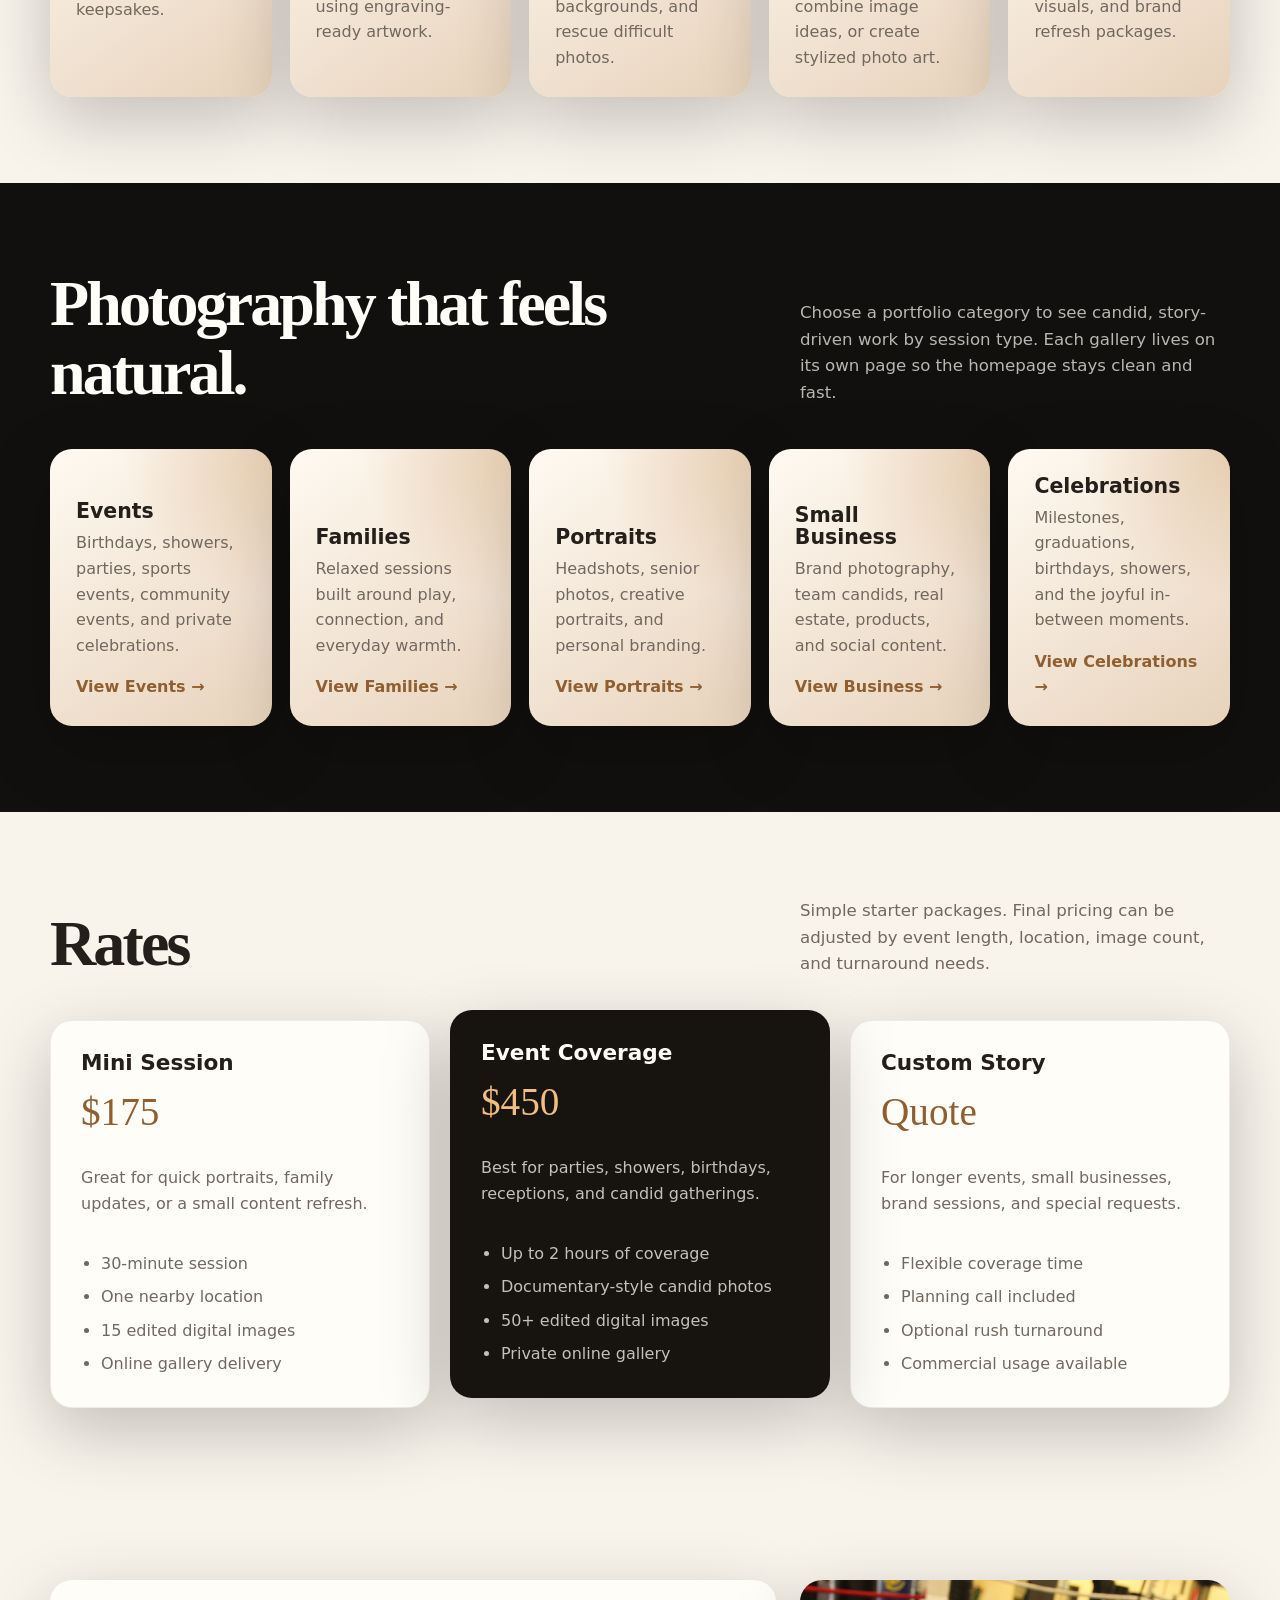
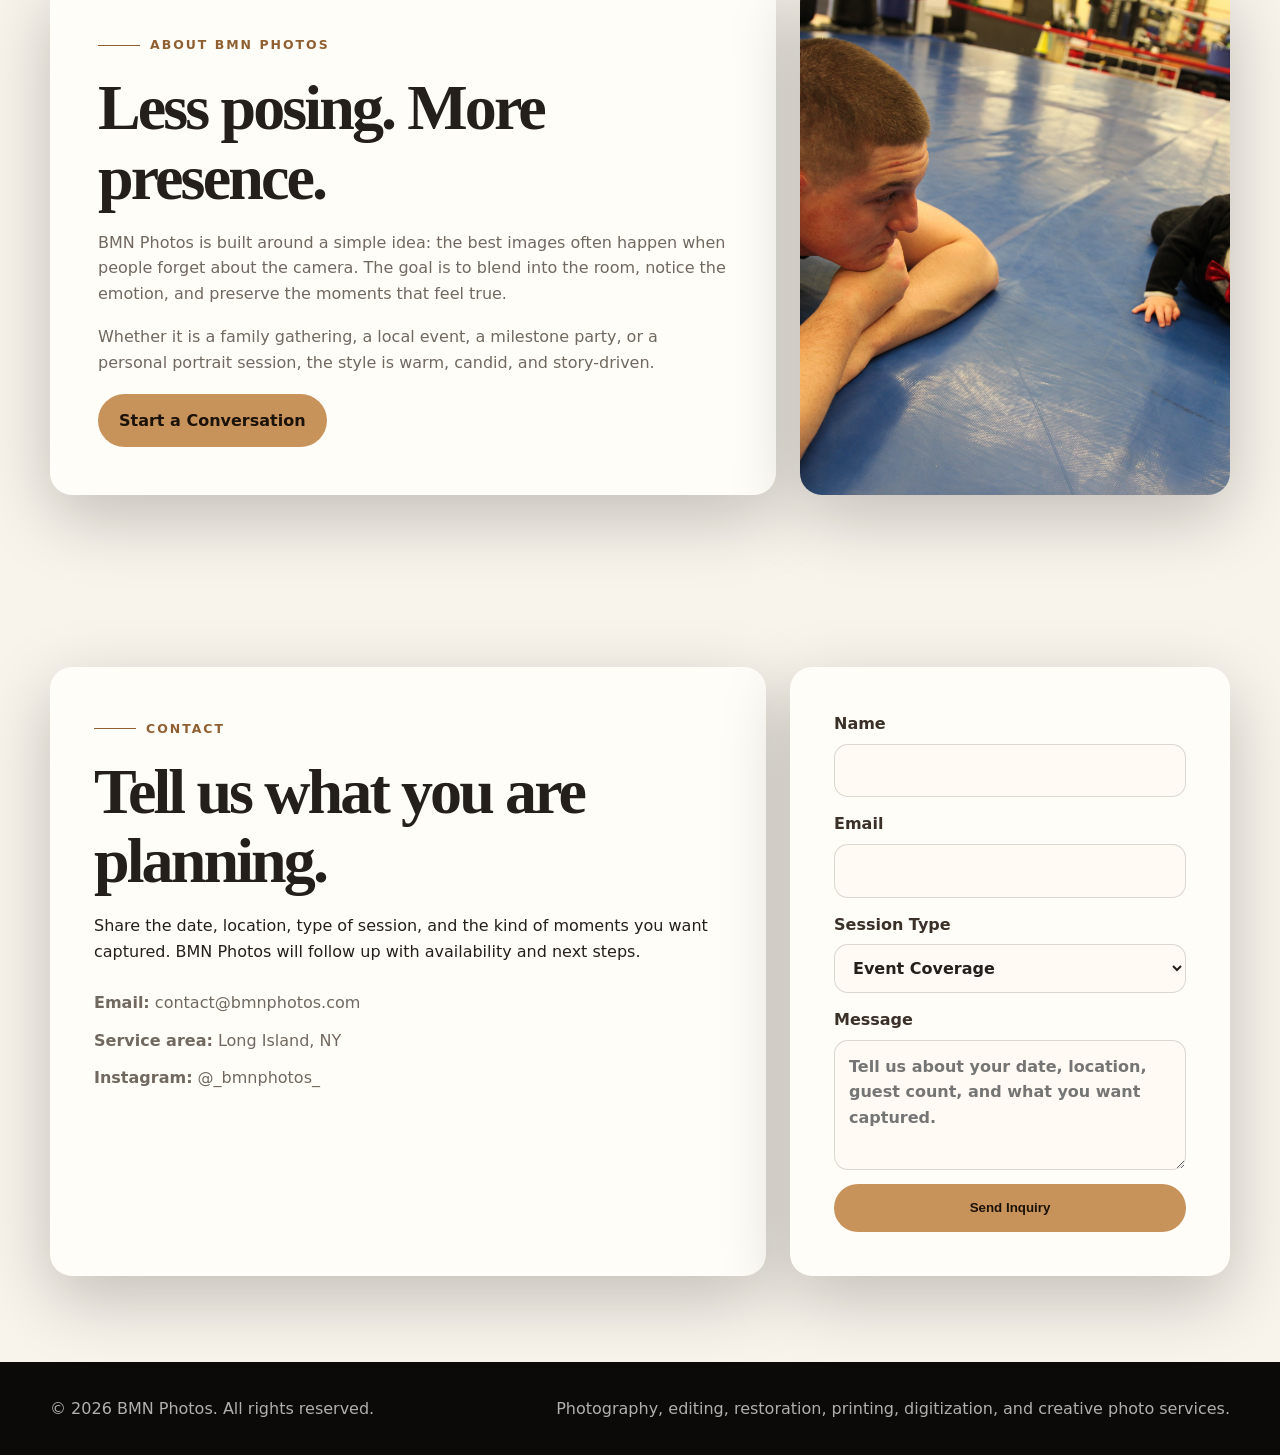
==== commit 637551ef: "Move portfolio images to load from google drive." ====
--- a/index.html
+++ b/index.html
@@ -47,6 +47,7 @@
       <div class="section-inner">
         <div class="section-heading">
           <h2>Services</h2>
+          <p>BMN Photos can help with new photography, older photo memories, printed keepsakes, and digital cleanup work. Services can be booked individually or combined into a custom package.</p>
         </div>
         <div class="services services-grid" aria-label="BMN Photos services">
           <article class="service-card"><h3>Photography</h3><p>Events, family sessions, portraits, celebrations, local gatherings, and small business content.</p></article>
@@ -67,6 +68,7 @@
       <div class="section-inner">
         <div class="section-heading">
           <h2>Photography that feels natural.</h2>
+          <p>Choose a portfolio category to see candid, story-driven work by session type. Each gallery lives on its own page so the homepage stays clean and fast.</p>
         </div>
         <div class="services portfolio-entry-grid" aria-label="Portfolio categories">
           <a class="service-card" href="portfolio-events.html"><h3>Events</h3><p>Birthdays, showers, parties, sports events, community events, and private celebrations.</p><span class="small-link">View Events →</span></a>
@@ -82,6 +84,7 @@
       <div class="section-inner">
         <div class="section-heading">
           <h2>Rates</h2>
+          <p>Simple starter packages. Final pricing can be adjusted by event length, location, image count, and turnaround needs.</p>
         </div>
         <div class="rates-grid">
           <article class="rate-card"><h3>Mini Session</h3><div class="price">$175</div><p>Great for quick portraits, family updates, or a small content refresh.</p><ul><li>30-minute session</li><li>One nearby location</li><li>15 edited digital images</li><li>Online gallery delivery</li></ul></article>
--- a/css/styles.css
+++ b/css/styles.css
@@ -192,6 +192,16 @@
 .portfolio-category-card .small-link, .service-card .small-link { margin-top: 16px; color: var(--brand-dark); font-weight: 800; }
 .portfolio-category-card:hover, .portfolio-category-card:focus-visible, .service-card:hover, .service-card:focus-visible { transform: translateY(-3px); outline: none; }
 .portfolio-category-card, .service-card { transition: transform .2s ease, box-shadow .2s ease; }
+/* Keep the dedicated Services section cards top-aligned.
+   Portfolio entry cards can keep their own visual treatment. */
+#services .service-card {
+  justify-content: flex-start;
+  align-items: flex-start;
+}
+#services .service-card p {
+  margin-top: 0;
+}
+
 .rates-grid { display: grid; grid-template-columns: repeat(3, minmax(0, 1fr)); gap: 20px; }
 .rate-card { padding: 30px; display: flex; flex-direction: column; gap: 18px; border: 1px solid rgba(36,31,26,.08); }
 .rate-card.featured { background: #17130f; color: var(--white); transform: translateY(-10px); }
@@ -213,7 +223,7 @@
   margin-bottom: 18px;
 }
 .about-card p { color: var(--muted); margin: 0 0 18px; }
-.about-photo { border-radius: var(--radius); overflow: hidden; min-height: 420px; box-shadow: var(--shadow); background: url("../portfolio/about/photographer-at-work.jpg") center / cover no-repeat, #d6c1aa; }
+.about-photo { border-radius: var(--radius); overflow: hidden; min-height: 420px; box-shadow: var(--shadow); background: url("../images/photographer-at-work.jpg") center / cover no-repeat, #d6c1aa; }
 .contact-details { display: grid; gap: 12px; margin-top: 26px; color: var(--muted); }
 form { display: grid; gap: 14px; }
 label { display: grid; gap: 7px; font-weight: 700; color: #3a3027; }
@@ -248,6 +258,16 @@
 .gallery-item:hover img { transform: scale(1.04); }
 .gallery-caption { position: absolute; inset: auto 16px 16px 16px; padding: 14px 16px; border-radius: 18px; color: var(--white); background: linear-gradient(180deg, rgba(17,16,14,.18), rgba(17,16,14,.72)); backdrop-filter: blur(8px); }
 .gallery-caption strong { display: block; font-size: 1rem; }
+.gallery-status {
+  grid-column: 1 / -1;
+  padding: 28px;
+  border: 1px solid rgba(255,255,255,.14);
+  border-radius: 18px;
+  color: rgba(255,253,248,.78);
+  background: rgba(255,255,255,.06);
+}
+.gallery-caption span { display: block; color: rgba(255,253,248,.74); font-size: .9rem; margin-top: 3px; }
+
 @media (max-width: 900px) {
   .nav { align-items: flex-start; flex-direction: column; }
   .nav-links { justify-content: flex-start; }
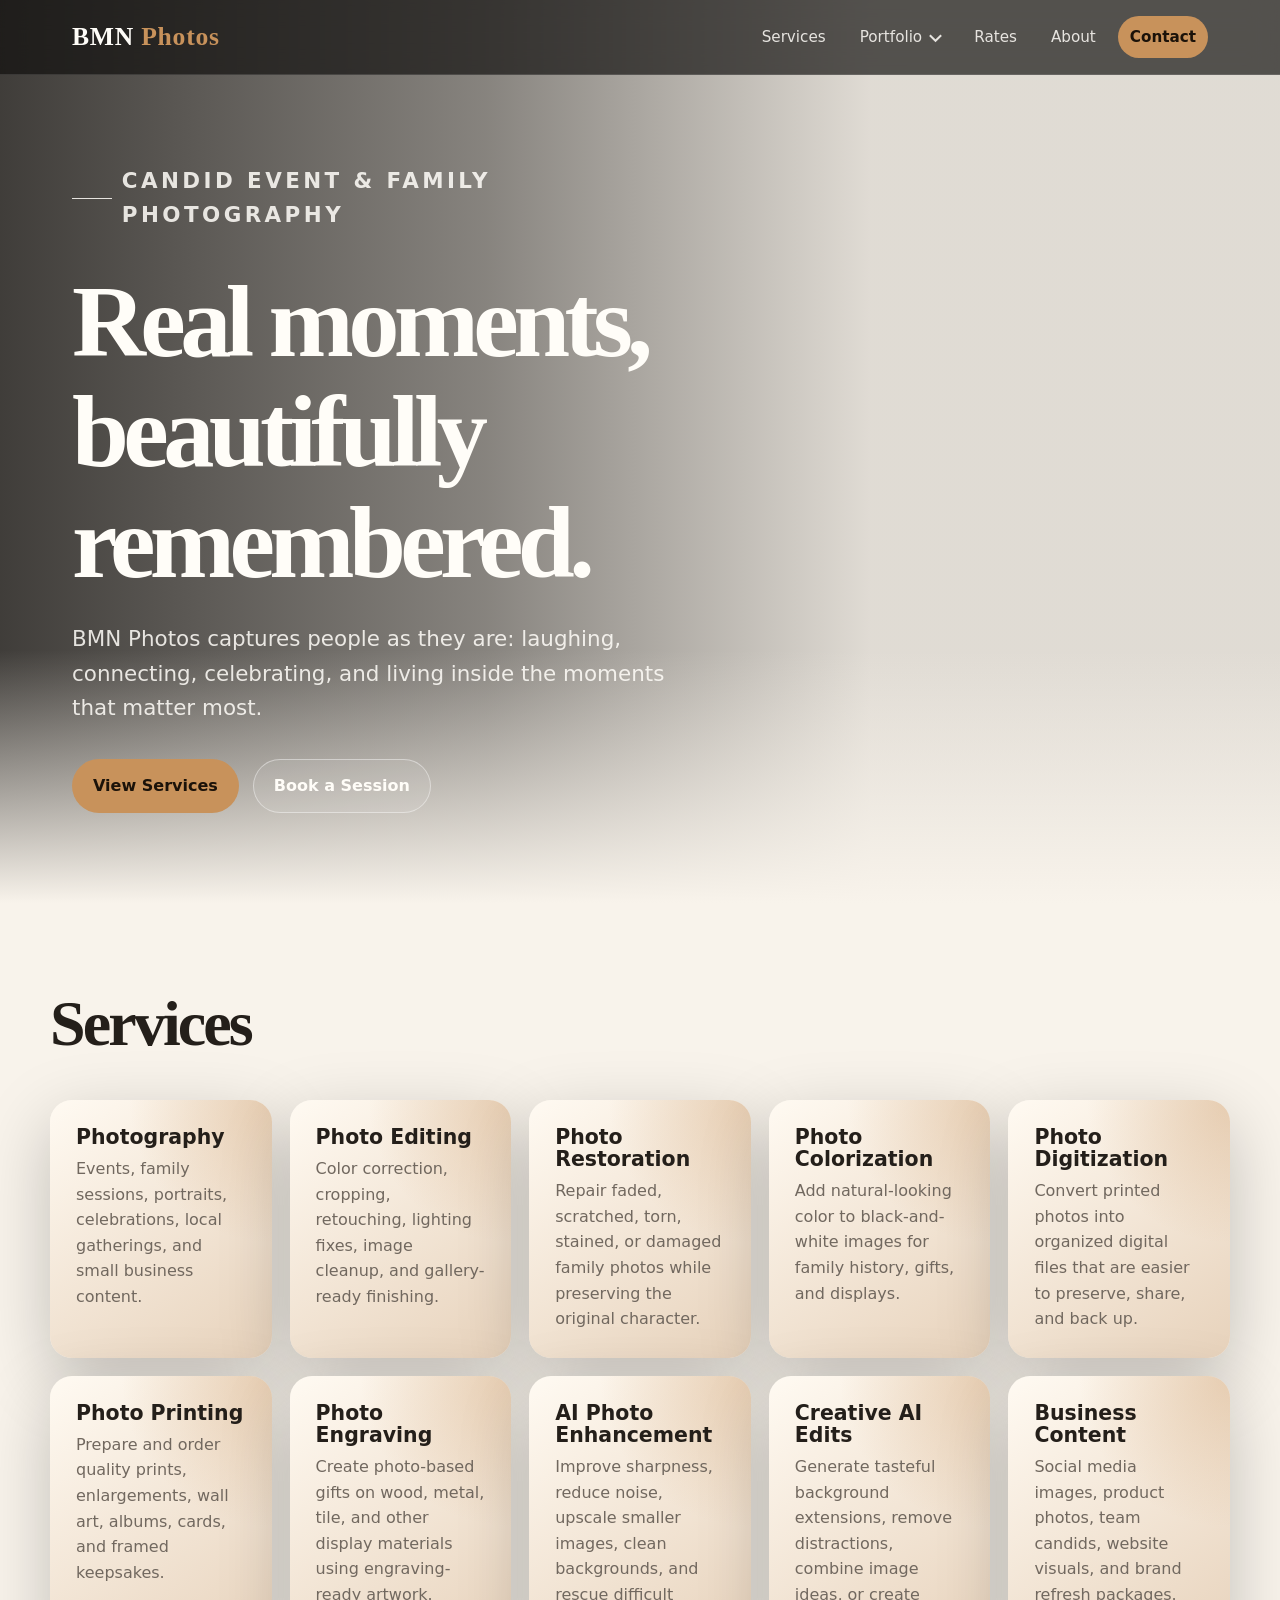
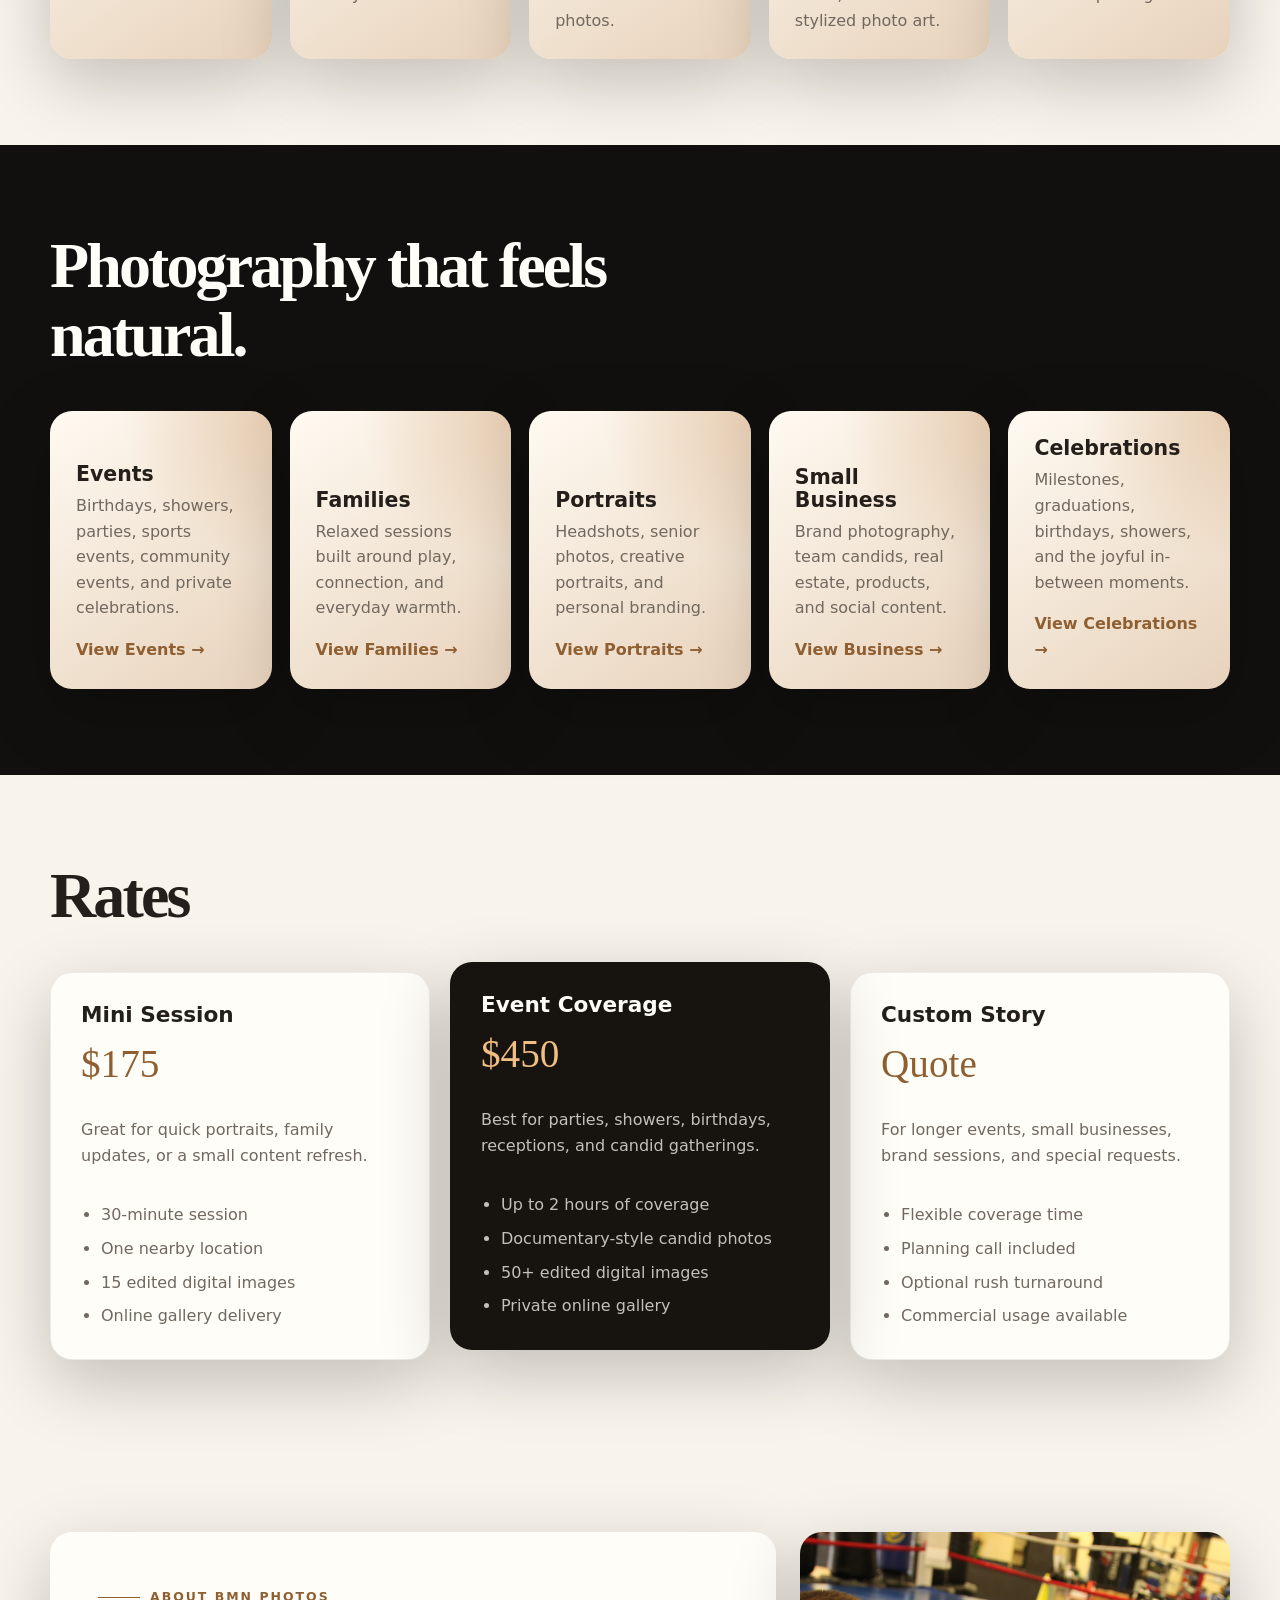
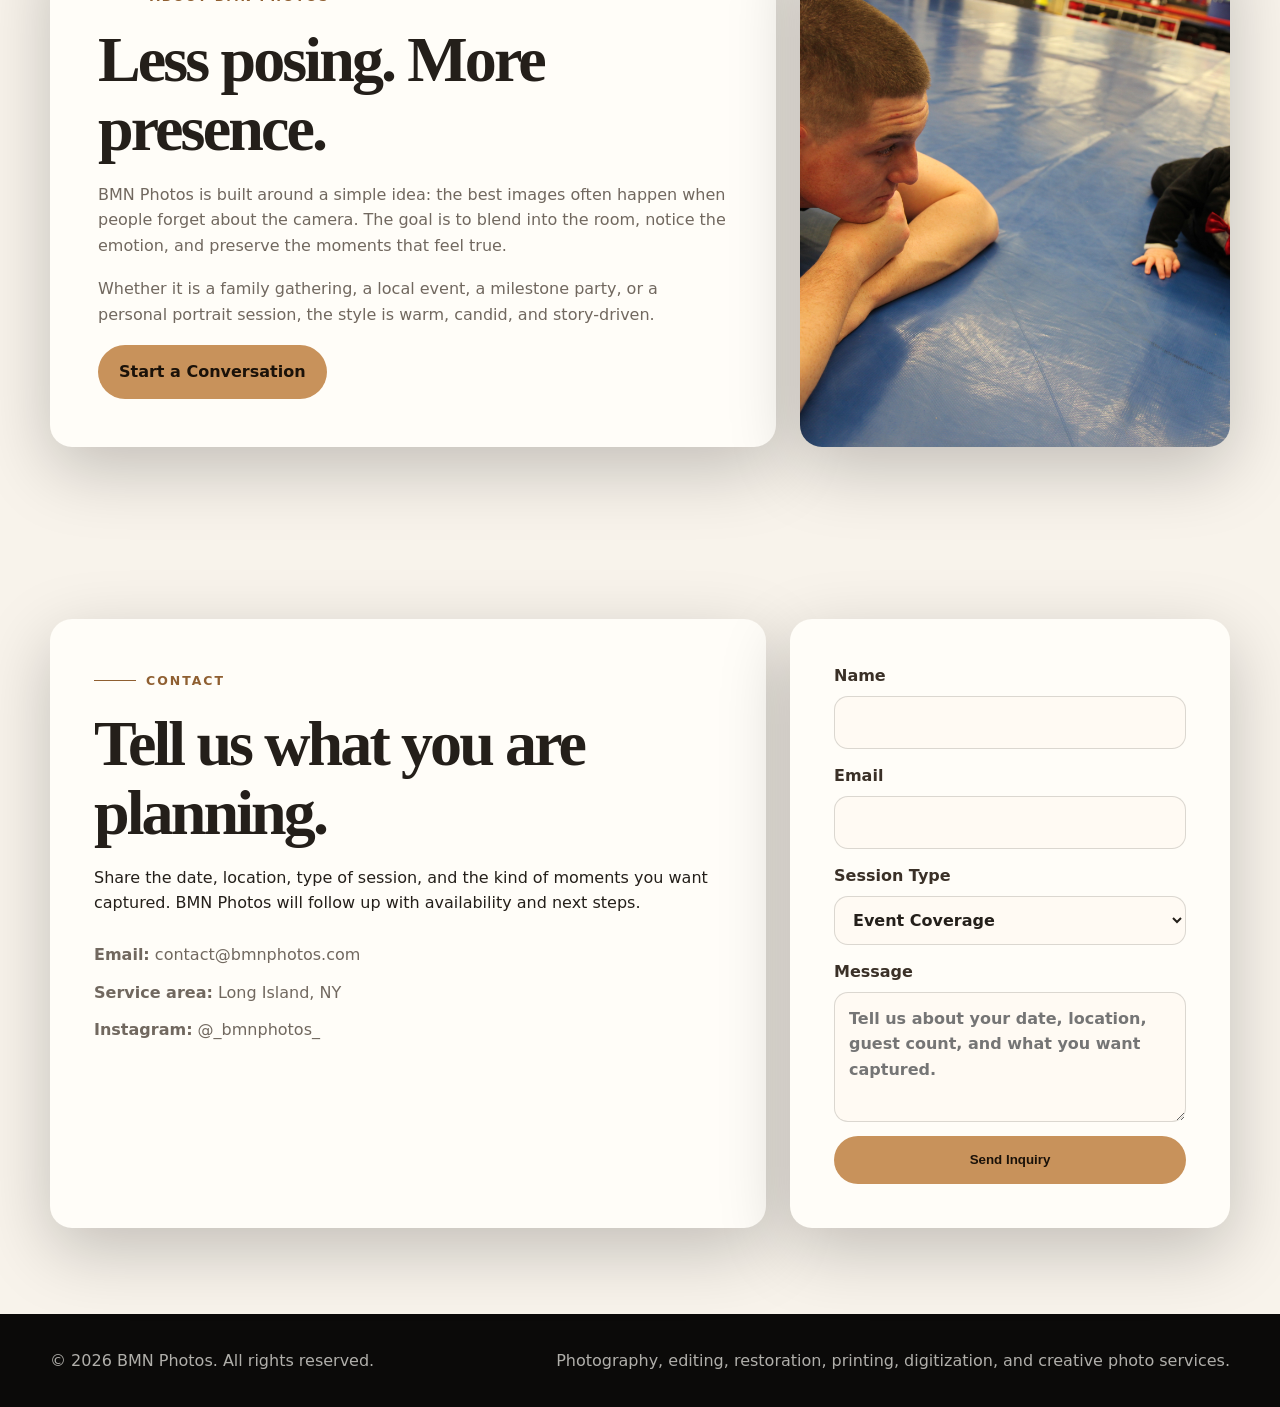
==== commit 1a7f34a9: "Remove instructional texts." ====
--- a/index.html
+++ b/index.html
@@ -47,7 +47,6 @@
       <div class="section-inner">
         <div class="section-heading">
           <h2>Services</h2>
-          <p>BMN Photos can help with new photography, older photo memories, printed keepsakes, and digital cleanup work. Services can be booked individually or combined into a custom package.</p>
         </div>
         <div class="services services-grid" aria-label="BMN Photos services">
           <article class="service-card"><h3>Photography</h3><p>Events, family sessions, portraits, celebrations, local gatherings, and small business content.</p></article>
@@ -68,7 +67,6 @@
       <div class="section-inner">
         <div class="section-heading">
           <h2>Photography that feels natural.</h2>
-          <p>Choose a portfolio category to see candid, story-driven work by session type. Each gallery lives on its own page so the homepage stays clean and fast.</p>
         </div>
         <div class="services portfolio-entry-grid" aria-label="Portfolio categories">
           <a class="service-card" href="portfolio-events.html"><h3>Events</h3><p>Birthdays, showers, parties, sports events, community events, and private celebrations.</p><span class="small-link">View Events →</span></a>
@@ -84,7 +82,6 @@
       <div class="section-inner">
         <div class="section-heading">
           <h2>Rates</h2>
-          <p>Simple starter packages. Final pricing can be adjusted by event length, location, image count, and turnaround needs.</p>
         </div>
         <div class="rates-grid">
           <article class="rate-card"><h3>Mini Session</h3><div class="price">$175</div><p>Great for quick portraits, family updates, or a small content refresh.</p><ul><li>30-minute session</li><li>One nearby location</li><li>15 edited digital images</li><li>Online gallery delivery</li></ul></article>
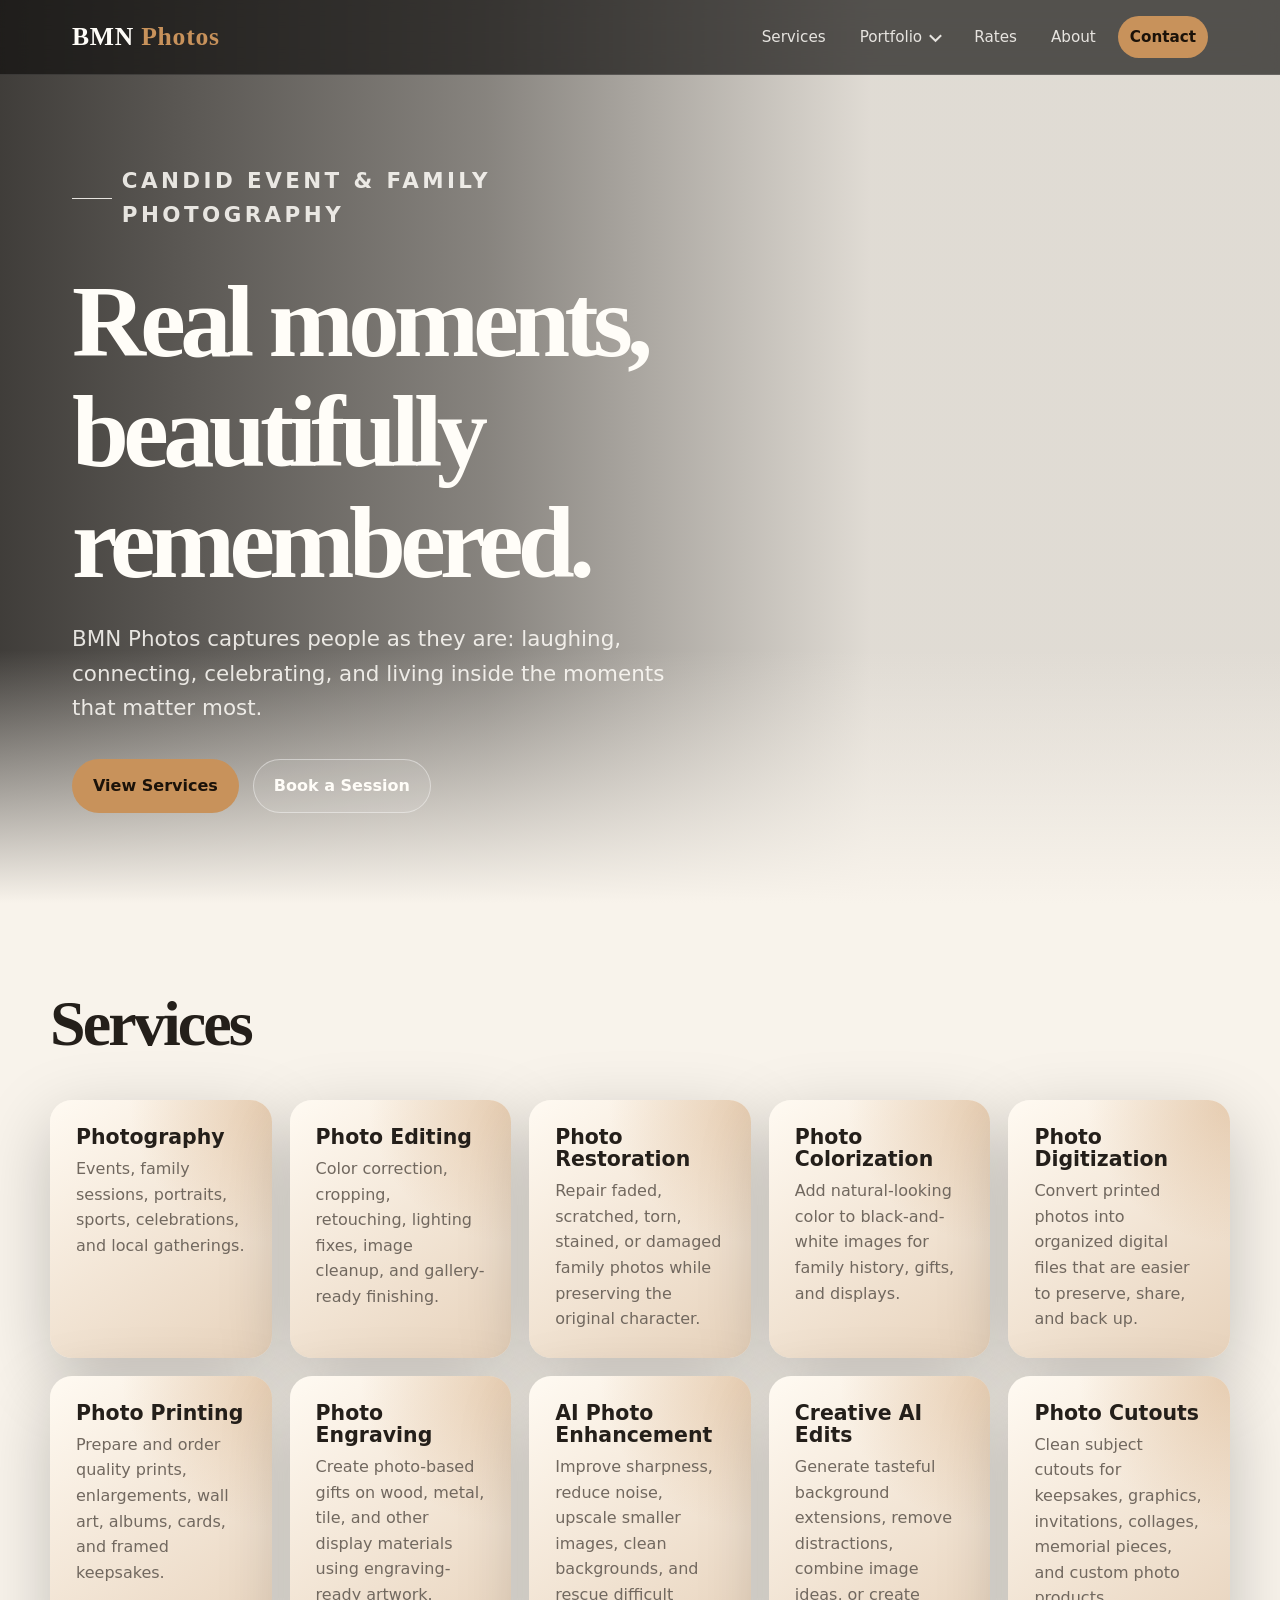
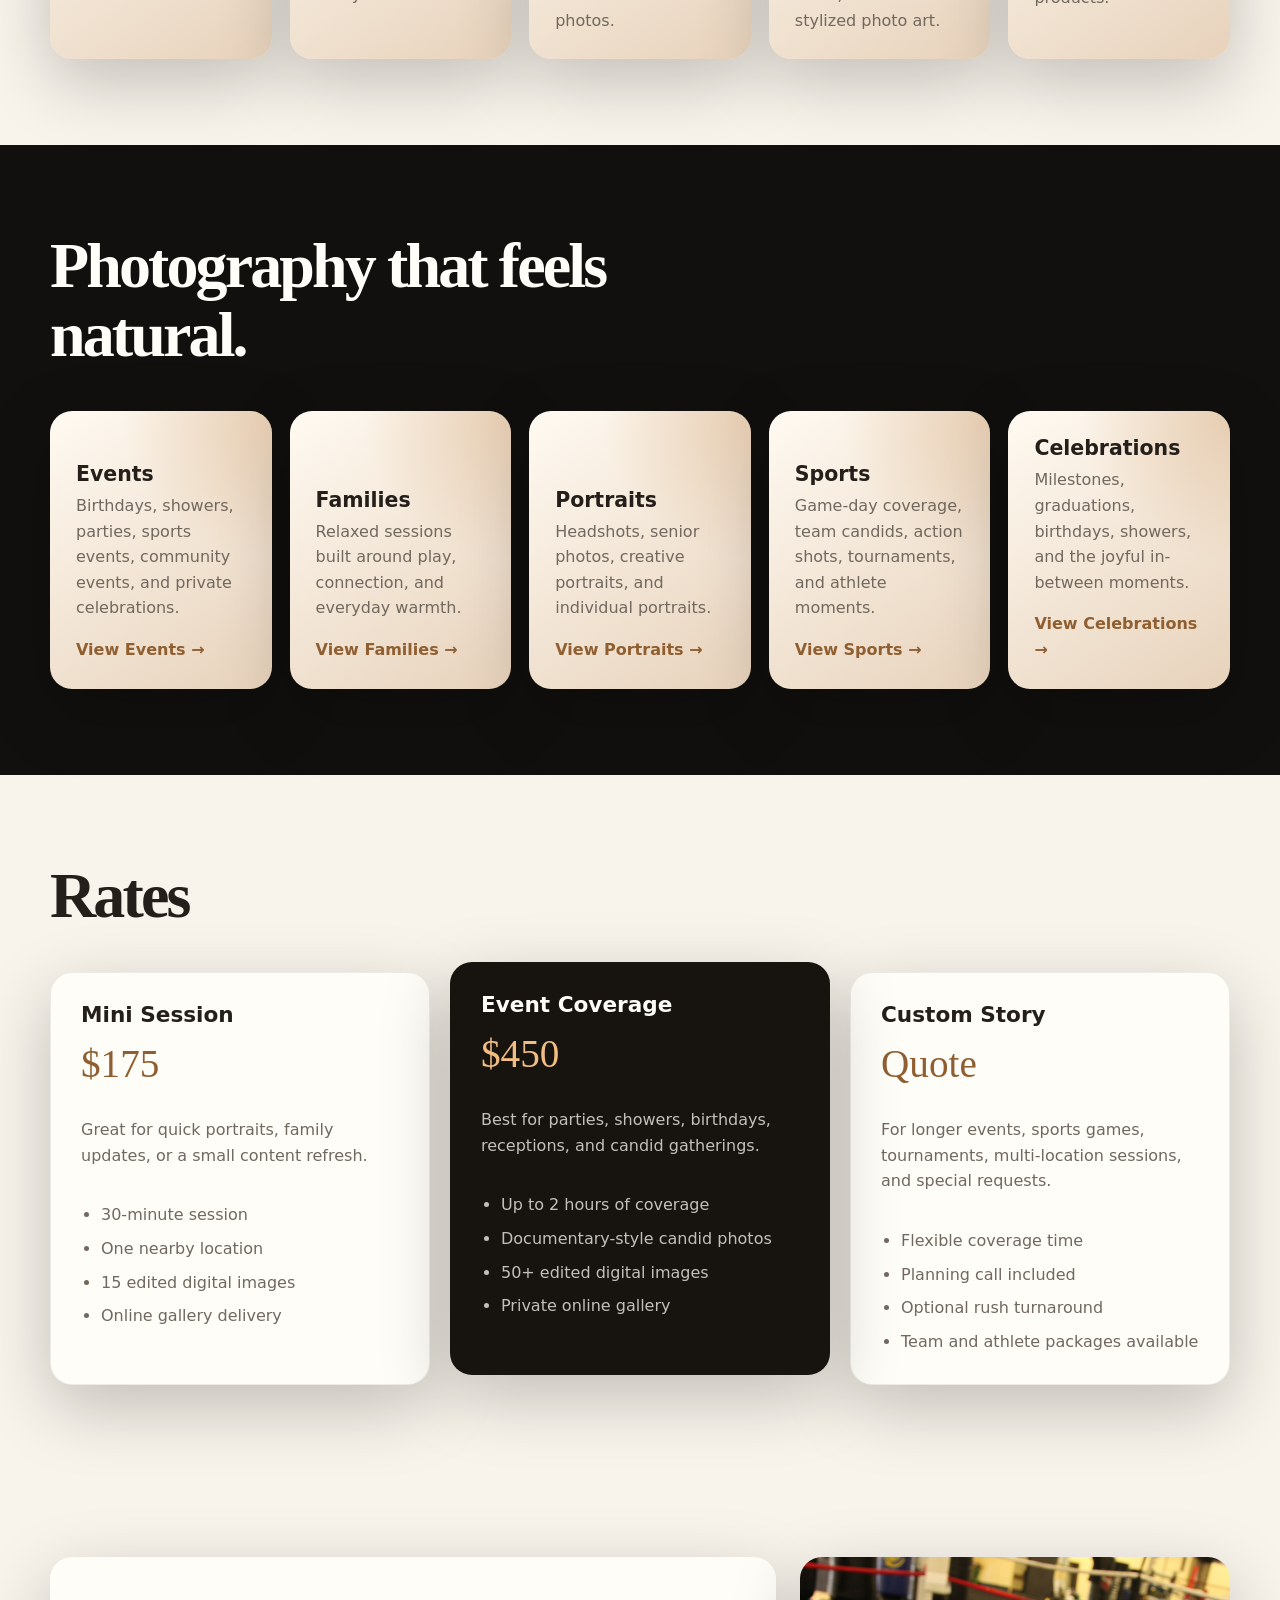
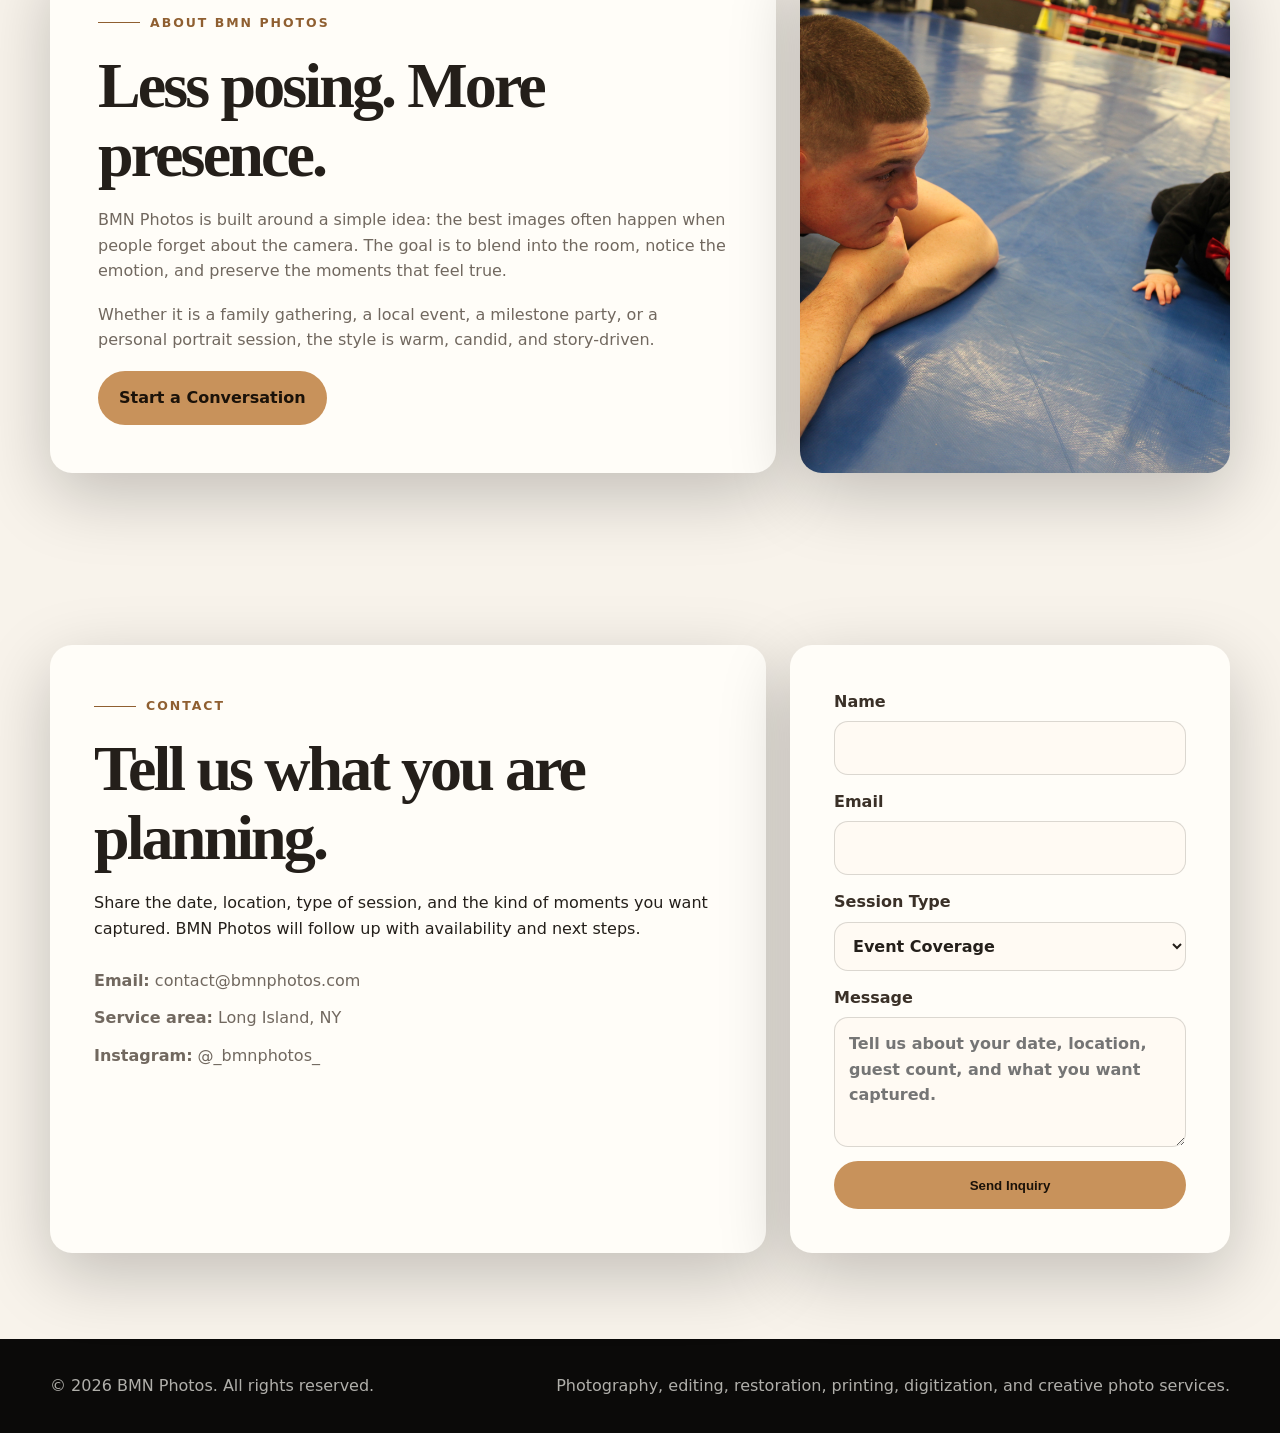
==== commit da018c4d: "Change business to sports." ====
--- a/index.html
+++ b/index.html
@@ -19,7 +19,7 @@
             <a href="portfolio-events.html">Events</a>
             <a href="portfolio-families.html">Families</a>
             <a href="portfolio-portraits.html">Portraits</a>
-            <a href="portfolio-business.html">Small Business</a>
+            <a href="portfolio-sports.html">Sports</a>
             <a href="portfolio-celebrations.html">Celebrations</a>
           </div>
         </details>
@@ -49,7 +49,7 @@
           <h2>Services</h2>
         </div>
         <div class="services services-grid" aria-label="BMN Photos services">
-          <article class="service-card"><h3>Photography</h3><p>Events, family sessions, portraits, celebrations, local gatherings, and small business content.</p></article>
+          <article class="service-card"><h3>Photography</h3><p>Events, family sessions, portraits, sports, celebrations, and local gatherings.</p></article>
           <article class="service-card"><h3>Photo Editing</h3><p>Color correction, cropping, retouching, lighting fixes, image cleanup, and gallery-ready finishing.</p></article>
           <article class="service-card"><h3>Photo Restoration</h3><p>Repair faded, scratched, torn, stained, or damaged family photos while preserving the original character.</p></article>
           <article class="service-card"><h3>Photo Colorization</h3><p>Add natural-looking color to black-and-white images for family history, gifts, and displays.</p></article>
@@ -58,7 +58,7 @@
           <article class="service-card"><h3>Photo Engraving</h3><p>Create photo-based gifts on wood, metal, tile, and other display materials using engraving-ready artwork.</p></article>
           <article class="service-card"><h3>AI Photo Enhancement</h3><p>Improve sharpness, reduce noise, upscale smaller images, clean backgrounds, and rescue difficult photos.</p></article>
           <article class="service-card"><h3>Creative AI Edits</h3><p>Generate tasteful background extensions, remove distractions, combine image ideas, or create stylized photo art.</p></article>
-          <article class="service-card"><h3>Business Content</h3><p>Social media images, product photos, team candids, website visuals, and brand refresh packages.</p></article>
+          <article class="service-card"><h3>Photo Cutouts</h3><p>Clean subject cutouts for keepsakes, graphics, invitations, collages, memorial pieces, and custom photo products.</p></article>
         </div>
       </div>
     </section>
@@ -71,8 +71,8 @@
         <div class="services portfolio-entry-grid" aria-label="Portfolio categories">
           <a class="service-card" href="portfolio-events.html"><h3>Events</h3><p>Birthdays, showers, parties, sports events, community events, and private celebrations.</p><span class="small-link">View Events →</span></a>
           <a class="service-card" href="portfolio-families.html"><h3>Families</h3><p>Relaxed sessions built around play, connection, and everyday warmth.</p><span class="small-link">View Families →</span></a>
-          <a class="service-card" href="portfolio-portraits.html"><h3>Portraits</h3><p>Headshots, senior photos, creative portraits, and personal branding.</p><span class="small-link">View Portraits →</span></a>
-          <a class="service-card" href="portfolio-business.html"><h3>Small Business</h3><p>Brand photography, team candids, real estate, products, and social content.</p><span class="small-link">View Business →</span></a>
+          <a class="service-card" href="portfolio-portraits.html"><h3>Portraits</h3><p>Headshots, senior photos, creative portraits, and individual portraits.</p><span class="small-link">View Portraits →</span></a>
+          <a class="service-card" href="portfolio-sports.html"><h3>Sports</h3><p>Game-day coverage, team candids, action shots, tournaments, and athlete moments.</p><span class="small-link">View Sports →</span></a>
           <a class="service-card" href="portfolio-celebrations.html"><h3>Celebrations</h3><p>Milestones, graduations, birthdays, showers, and the joyful in-between moments.</p><span class="small-link">View Celebrations →</span></a>
         </div>
       </div>
@@ -86,7 +86,7 @@
         <div class="rates-grid">
           <article class="rate-card"><h3>Mini Session</h3><div class="price">$175</div><p>Great for quick portraits, family updates, or a small content refresh.</p><ul><li>30-minute session</li><li>One nearby location</li><li>15 edited digital images</li><li>Online gallery delivery</li></ul></article>
           <article class="rate-card featured"><h3>Event Coverage</h3><div class="price">$450</div><p>Best for parties, showers, birthdays, receptions, and candid gatherings.</p><ul><li>Up to 2 hours of coverage</li><li>Documentary-style candid photos</li><li>50+ edited digital images</li><li>Private online gallery</li></ul></article>
-          <article class="rate-card"><h3>Custom Story</h3><div class="price">Quote</div><p>For longer events, small businesses, brand sessions, and special requests.</p><ul><li>Flexible coverage time</li><li>Planning call included</li><li>Optional rush turnaround</li><li>Commercial usage available</li></ul></article>
+          <article class="rate-card"><h3>Custom Story</h3><div class="price">Quote</div><p>For longer events, sports games, tournaments, multi-location sessions, and special requests.</p><ul><li>Flexible coverage time</li><li>Planning call included</li><li>Optional rush turnaround</li><li>Team and athlete packages available</li></ul></article>
         </div>
       </div>
     </section>
@@ -120,7 +120,7 @@
           <form id="contactForm">
             <label>Name <input name="name" type="text" autocomplete="name" required /></label>
             <label>Email <input name="email" type="email" autocomplete="email" required /></label>
-            <label>Session Type <select name="session_type"><option>Event Coverage</option><option>Family Session</option><option>Portrait Session</option><option>Small Business / Branding</option><option>Photo Editing</option><option>Photo Restoration / Colorization</option><option>Photo Digitization / Scanning</option><option>Printing / Engraving</option><option>AI Photo Enhancement</option><option>Other</option></select></label>
+            <label>Session Type <select name="session_type"><option>Event Coverage</option><option>Family Session</option><option>Portrait Session</option><option>Sports Coverage</option><option>Photo Editing</option><option>Photo Restoration / Colorization</option><option>Photo Digitization / Scanning</option><option>Printing / Engraving</option><option>AI Photo Enhancement</option><option>Photo Cutouts</option><option>Other</option></select></label>
             <label>Message <textarea name="message" placeholder="Tell us about your date, location, guest count, and what you want captured."></textarea></label>
             <button class="button primary" type="submit">Send Inquiry</button>
           </form>
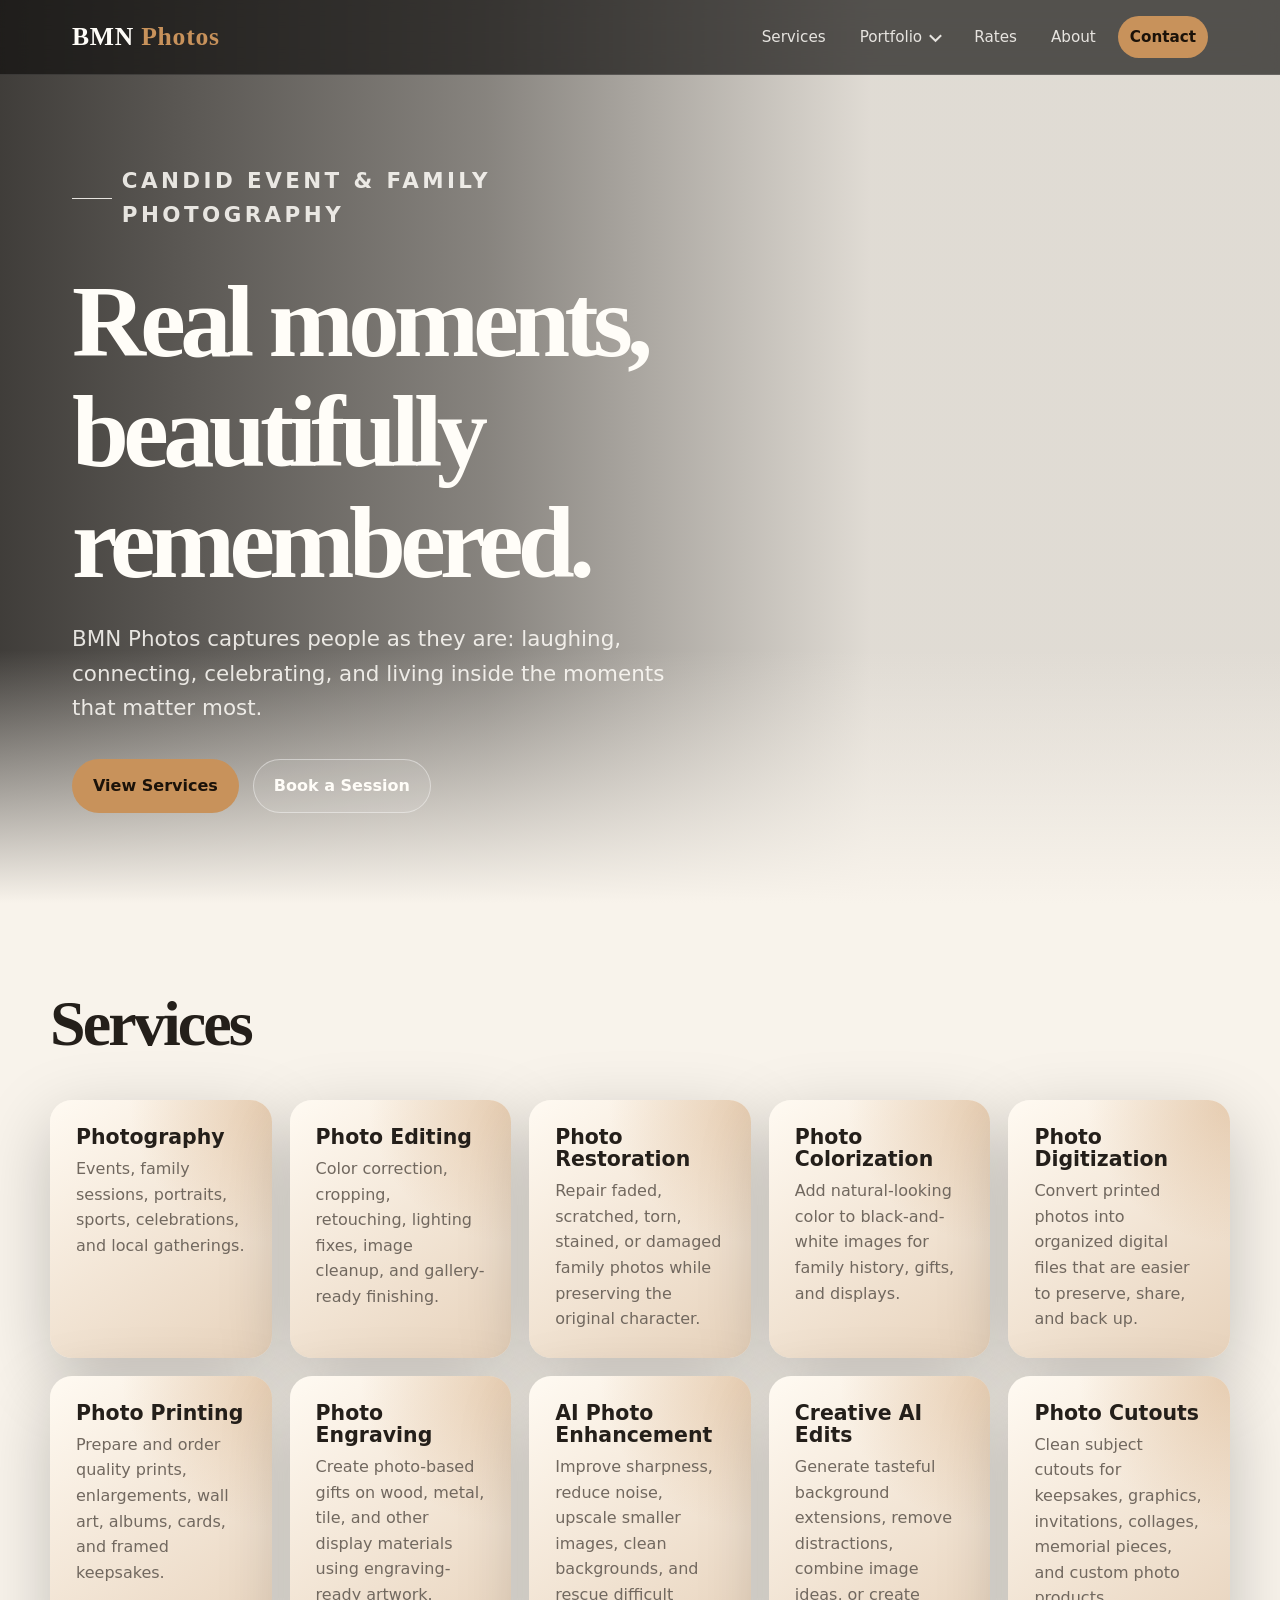
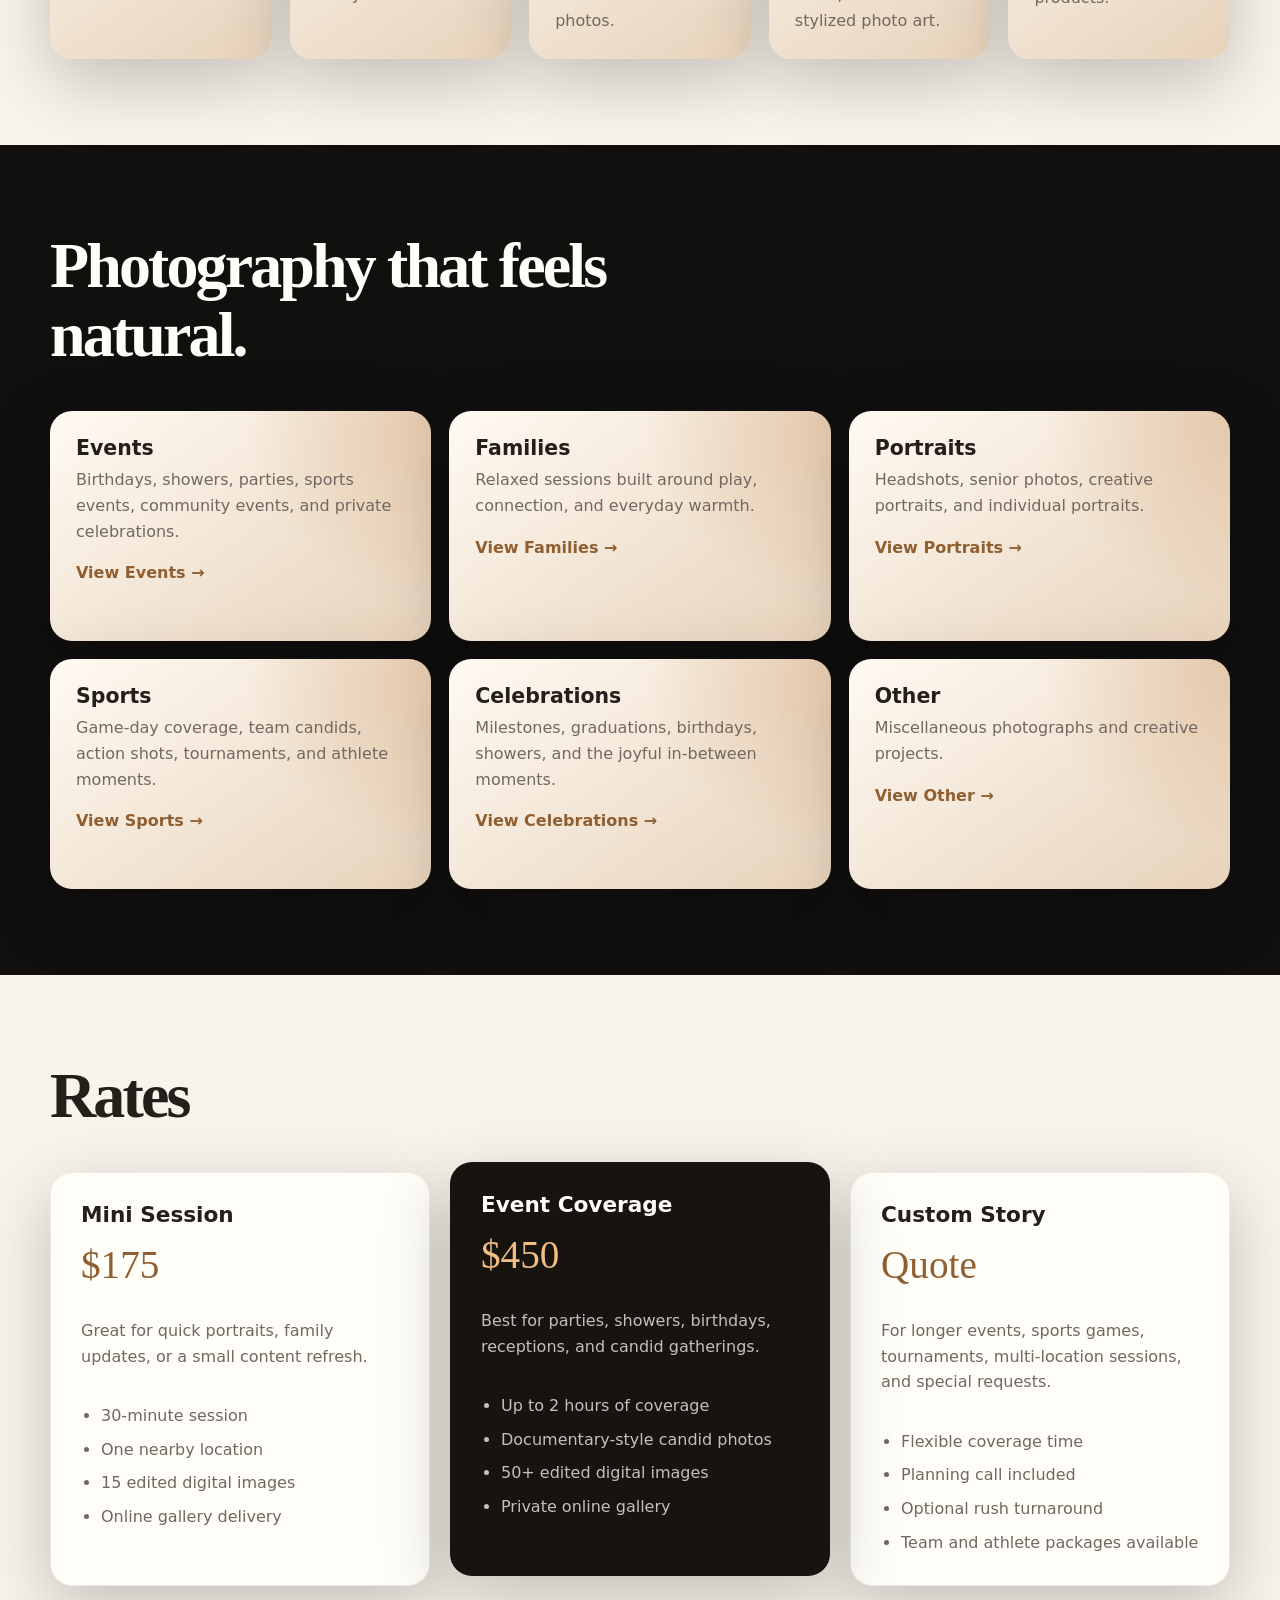
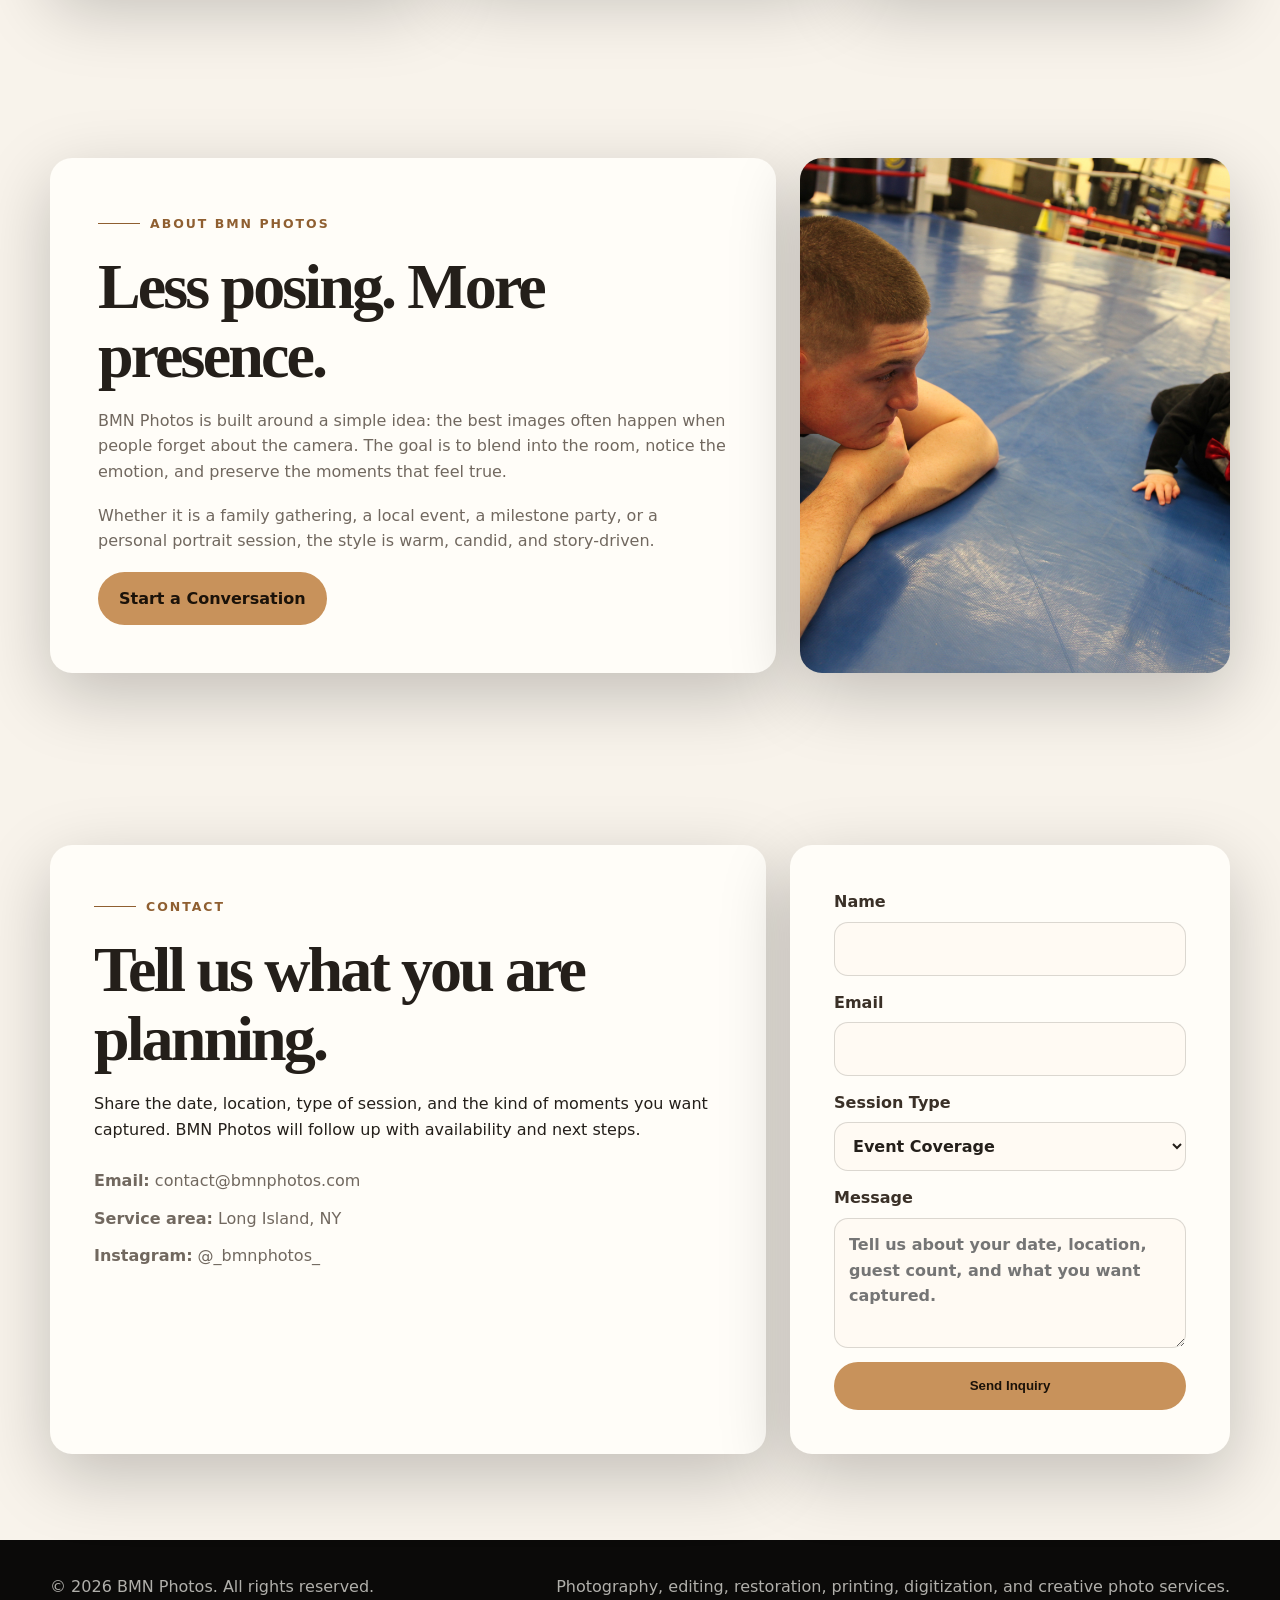
==== commit 82f4dbe9: "Add other portfolio." ====
--- a/index.html
+++ b/index.html
@@ -21,6 +21,7 @@
             <a href="portfolio-portraits.html">Portraits</a>
             <a href="portfolio-sports.html">Sports</a>
             <a href="portfolio-celebrations.html">Celebrations</a>
+            <a href="portfolio-other.html">Other</a>
           </div>
         </details>
         <a href="index.html#rates">Rates</a>
@@ -74,6 +75,7 @@
           <a class="service-card" href="portfolio-portraits.html"><h3>Portraits</h3><p>Headshots, senior photos, creative portraits, and individual portraits.</p><span class="small-link">View Portraits →</span></a>
           <a class="service-card" href="portfolio-sports.html"><h3>Sports</h3><p>Game-day coverage, team candids, action shots, tournaments, and athlete moments.</p><span class="small-link">View Sports →</span></a>
           <a class="service-card" href="portfolio-celebrations.html"><h3>Celebrations</h3><p>Milestones, graduations, birthdays, showers, and the joyful in-between moments.</p><span class="small-link">View Celebrations →</span></a>
+          <a class="service-card" href="portfolio-other.html"><h3>Other</h3><p>Miscellaneous photographs and creative projects.</p><span class="small-link">View Other →</span></a>
         </div>
       </div>
     </section>
--- a/css/styles.css
+++ b/css/styles.css
@@ -160,7 +160,7 @@
 .section-heading p { margin: 0; color: var(--muted); font-size: 1.04rem; }
 .dark .section-heading p { color: rgba(255,253,248,.7); }
 .services, .portfolio-category-grid { display: grid; grid-template-columns: repeat(4, minmax(0, 1fr)); gap: 18px; }
-.portfolio-entry-grid { grid-template-columns: repeat(5, minmax(0, 1fr)); }
+.portfolio-entry-grid { grid-template-columns: repeat(3, minmax(0, 1fr)); }
 .services-grid { grid-template-columns: repeat(5, minmax(0, 1fr)); }
 .services-grid .service-card { justify-content: flex-start; min-height: 205px; }
 .service-card, .rate-card, .contact-card, .about-card, .portfolio-category-card {
@@ -376,3 +376,9 @@
     font-size: .88rem;
   }
 }
+
+/* Keep homepage portfolio/category cards top-aligned as well. */
+.portfolio-entry-grid .service-card {
+  justify-content: flex-start;
+  align-items: flex-start;
+}
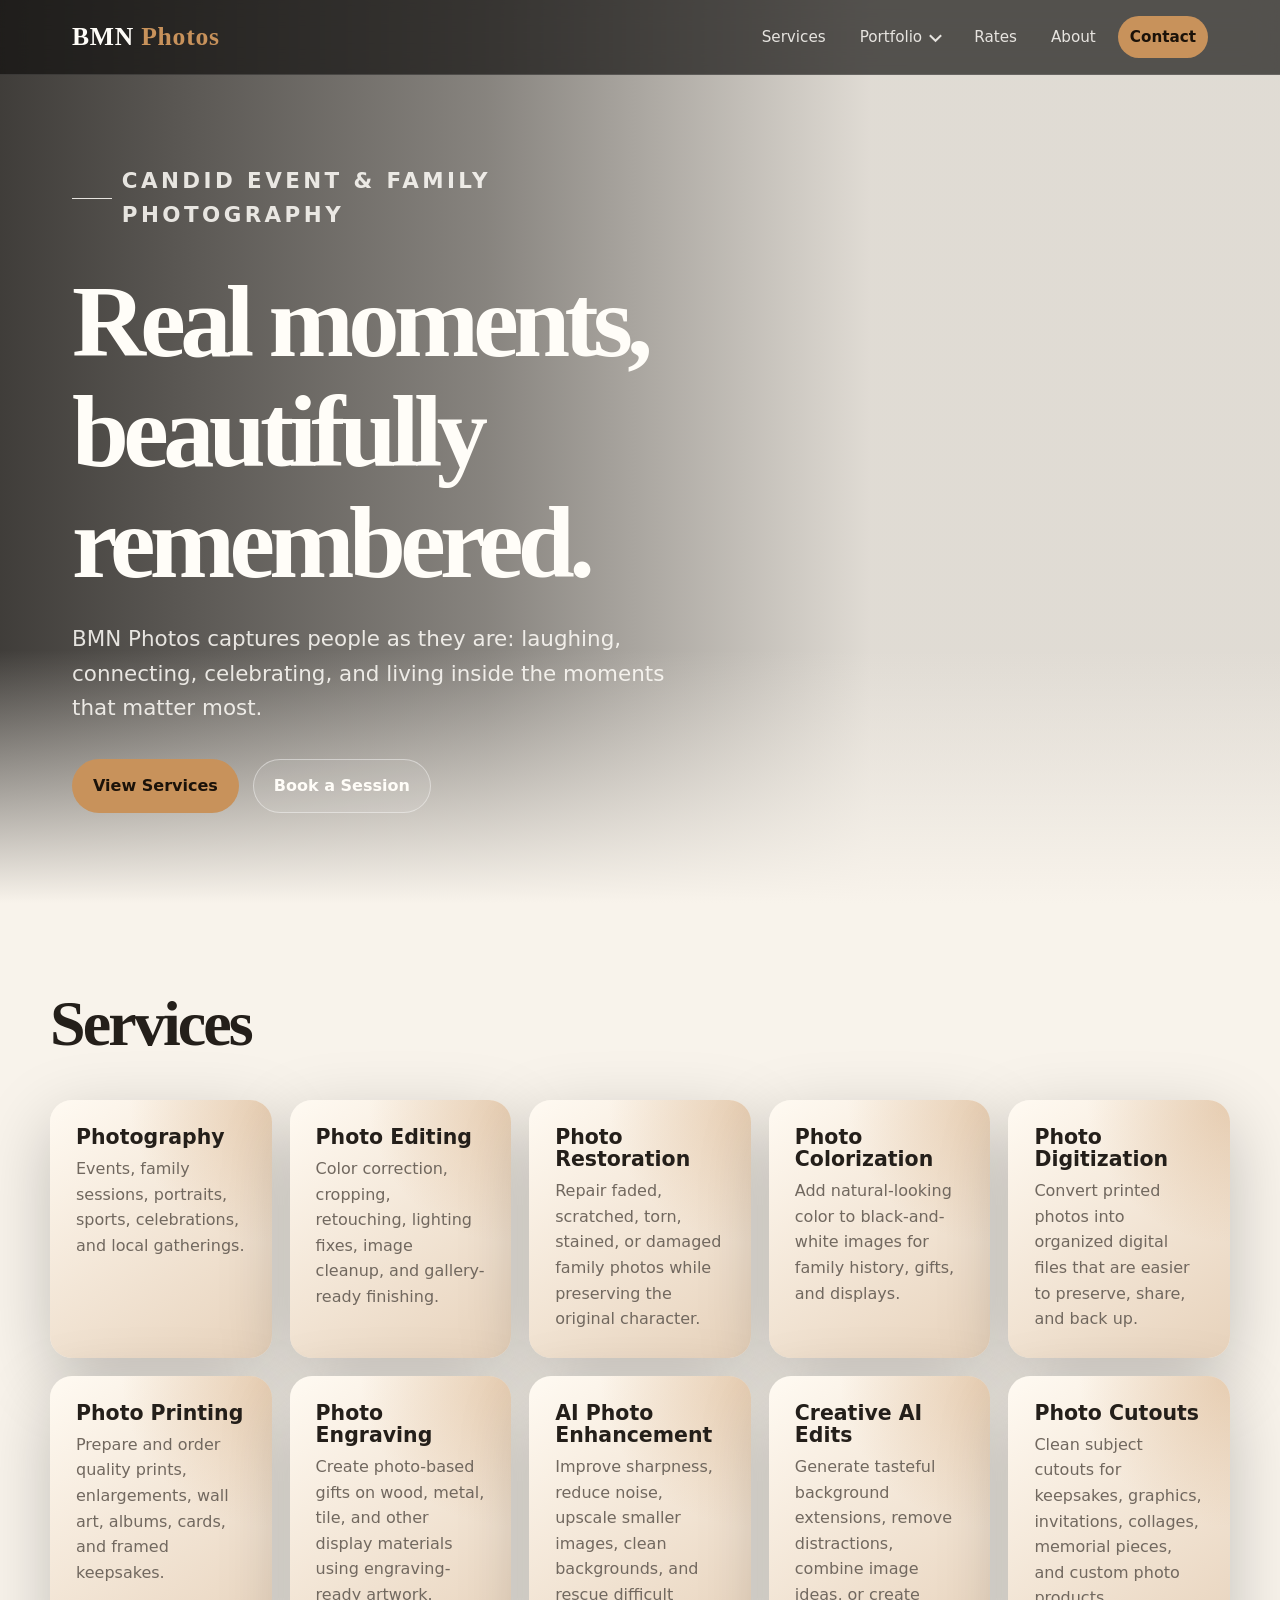
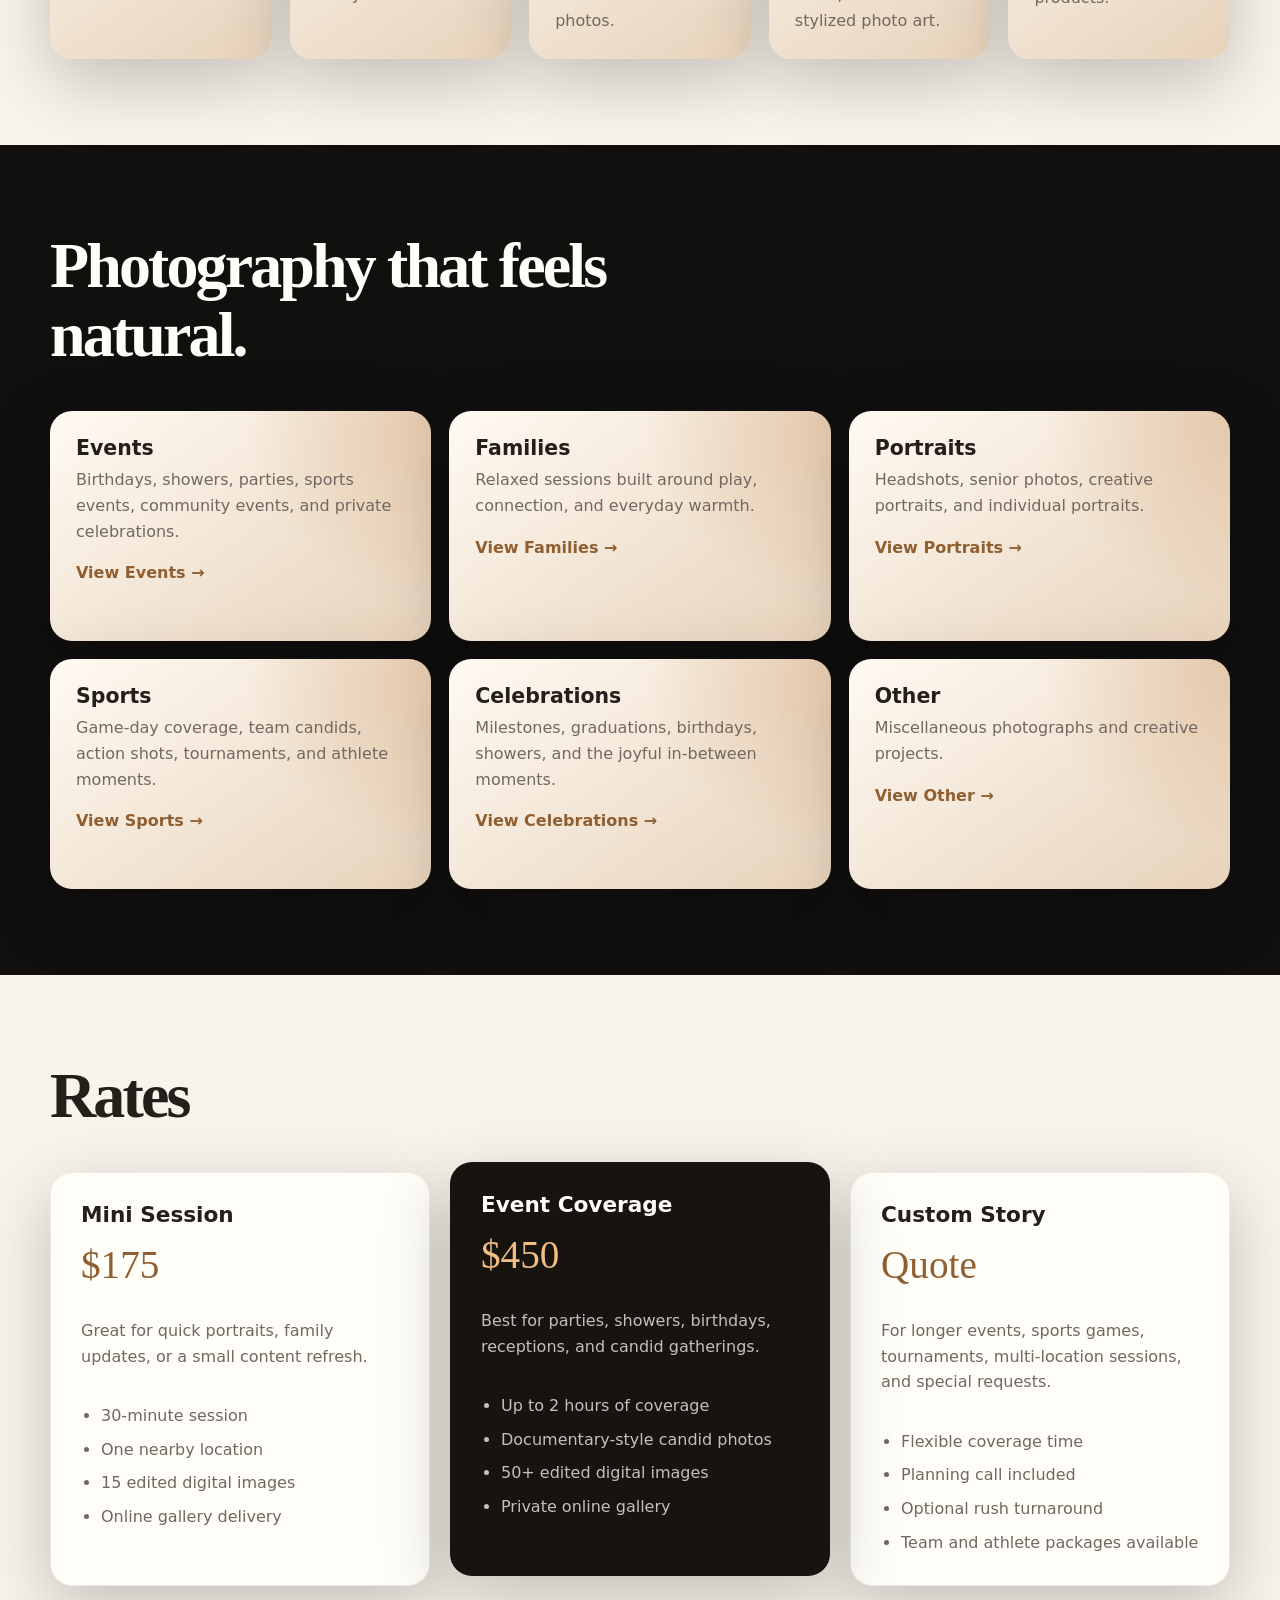
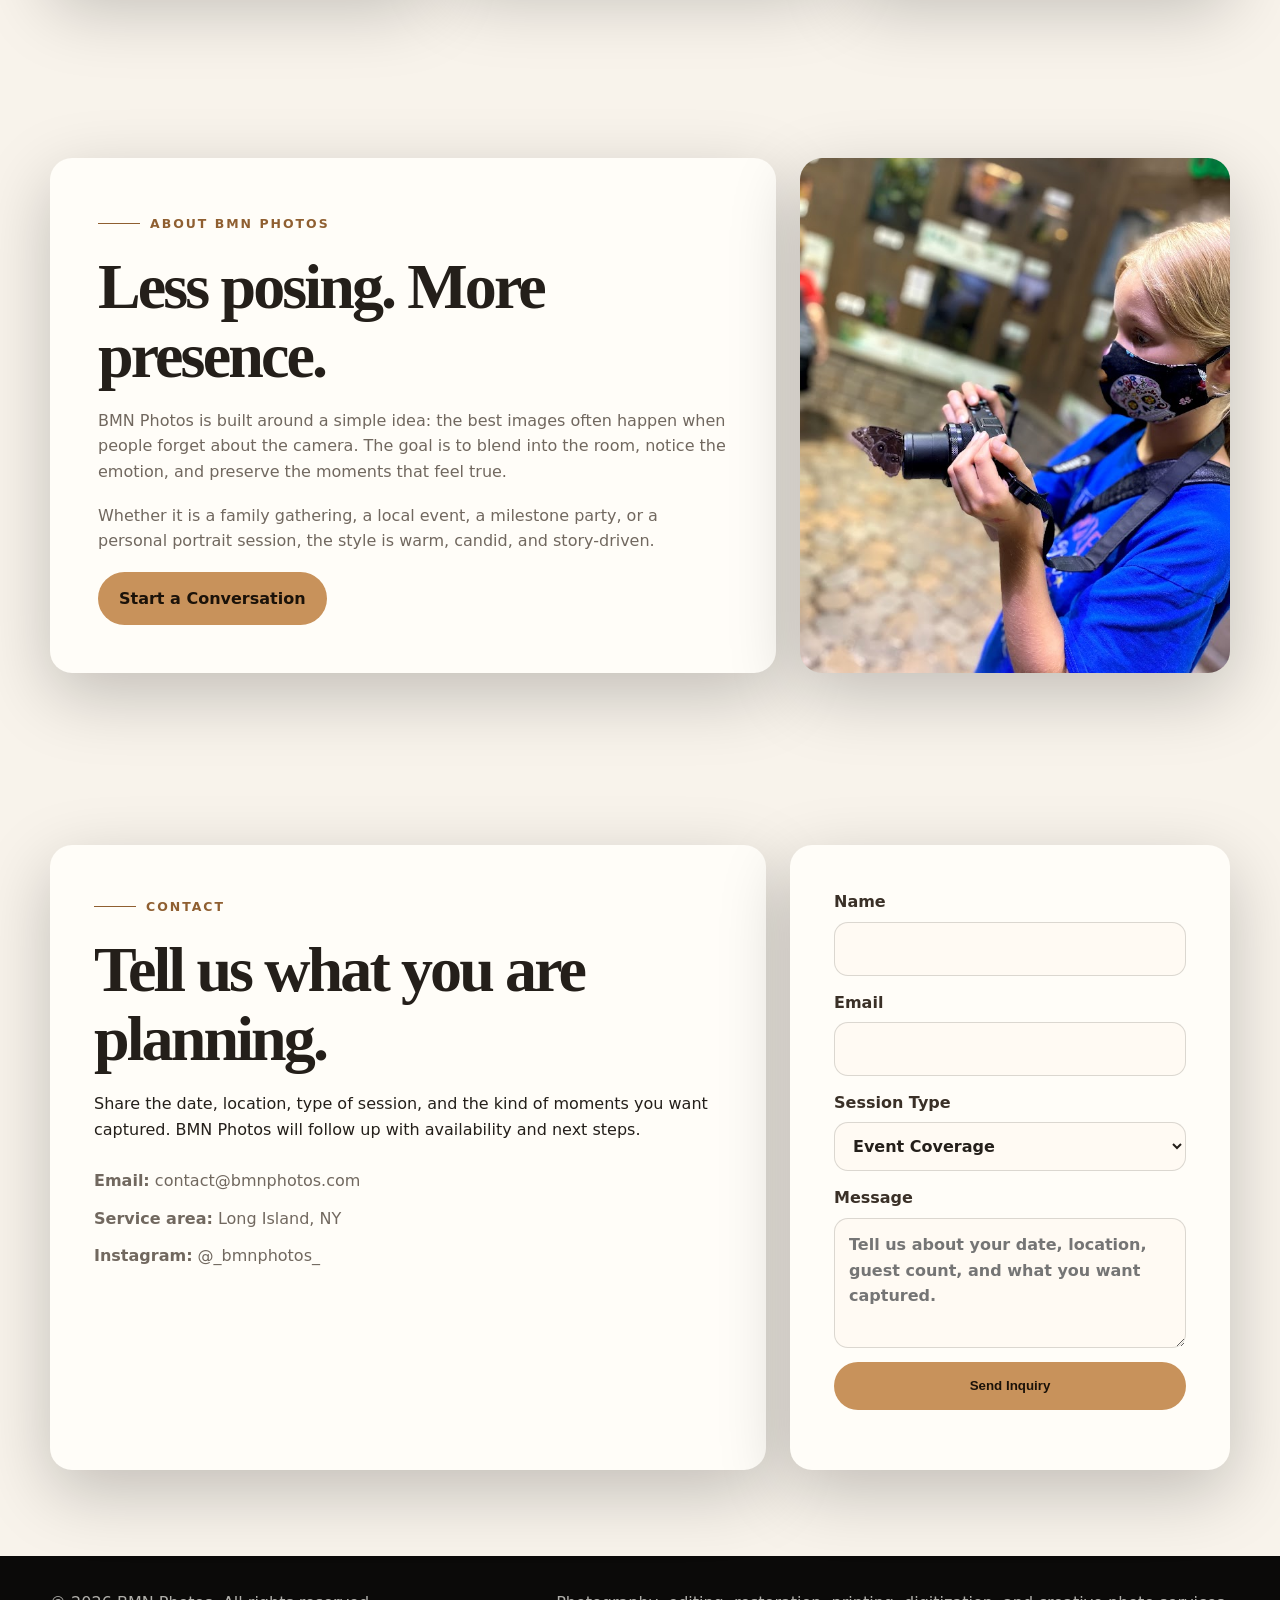
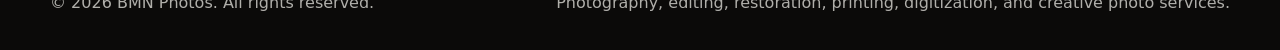
==== commit 989798bd: "Send inquiry emails via google apps script." ====
--- a/index.html
+++ b/index.html
@@ -120,11 +120,13 @@
         </article>
         <article class="contact-card">
           <form id="contactForm">
+            <input type="text" name="website" tabindex="-1" autocomplete="off" aria-hidden="true" style="position:absolute;left:-10000px;opacity:0;height:0;width:0;" />
             <label>Name <input name="name" type="text" autocomplete="name" required /></label>
             <label>Email <input name="email" type="email" autocomplete="email" required /></label>
             <label>Session Type <select name="session_type"><option>Event Coverage</option><option>Family Session</option><option>Portrait Session</option><option>Sports Coverage</option><option>Photo Editing</option><option>Photo Restoration / Colorization</option><option>Photo Digitization / Scanning</option><option>Printing / Engraving</option><option>AI Photo Enhancement</option><option>Photo Cutouts</option><option>Other</option></select></label>
             <label>Message <textarea name="message" placeholder="Tell us about your date, location, guest count, and what you want captured."></textarea></label>
             <button class="button primary" type="submit">Send Inquiry</button>
+            <p id="contactStatus" class="form-status" role="status" aria-live="polite"></p>
           </form>
         </article>
       </div>
@@ -136,6 +138,7 @@
       <span>Photography, editing, restoration, printing, digitization, and creative photo services.</span>
     </div>
   </footer>
+  <script src="js/contact-config.js"></script>
   <script src="js/site.js"></script>
 </body>
 </html>
--- a/css/styles.css
+++ b/css/styles.css
@@ -382,3 +382,18 @@
   justify-content: flex-start;
   align-items: flex-start;
 }
+
+
+.form-status {
+  margin: 2px 0 0;
+  color: var(--muted);
+  font-weight: 700;
+}
+
+.form-status.success {
+  color: #2e6f45;
+}
+
+.form-status.error {
+  color: #9b2f26;
+}
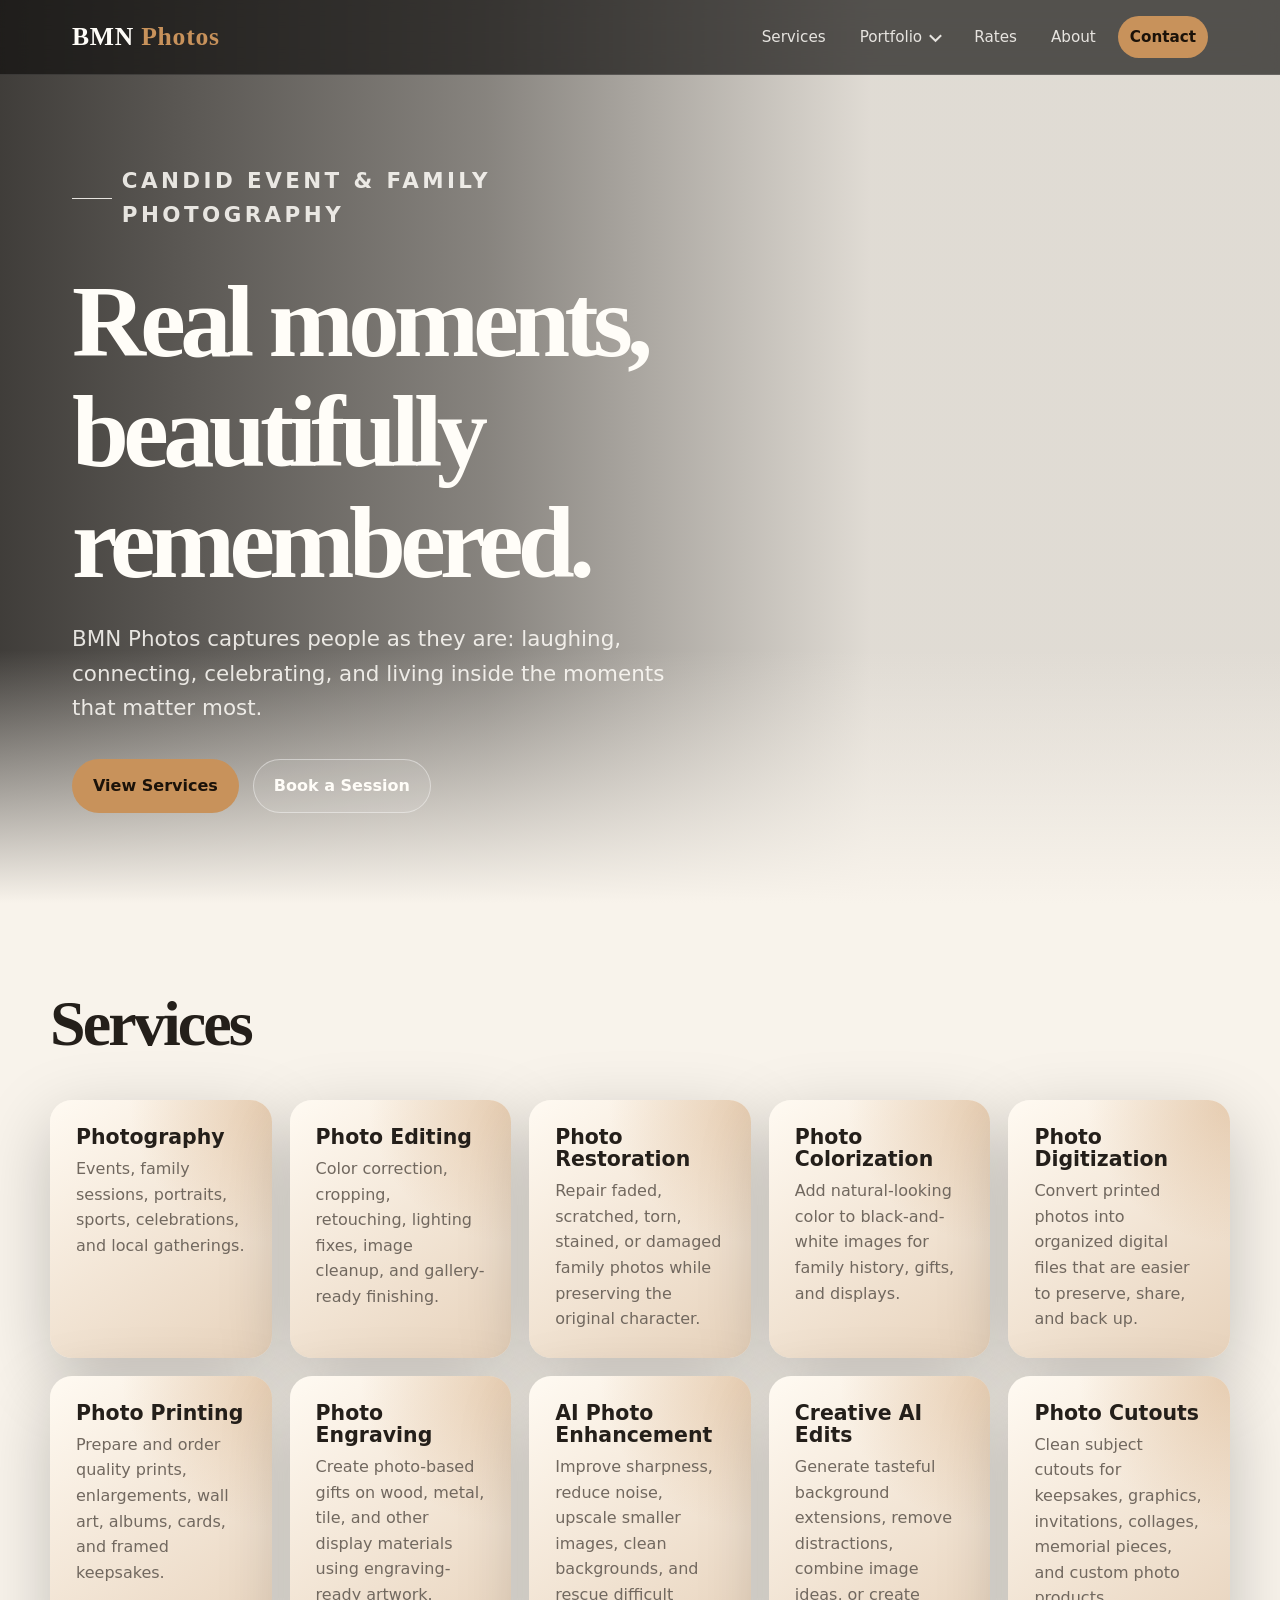
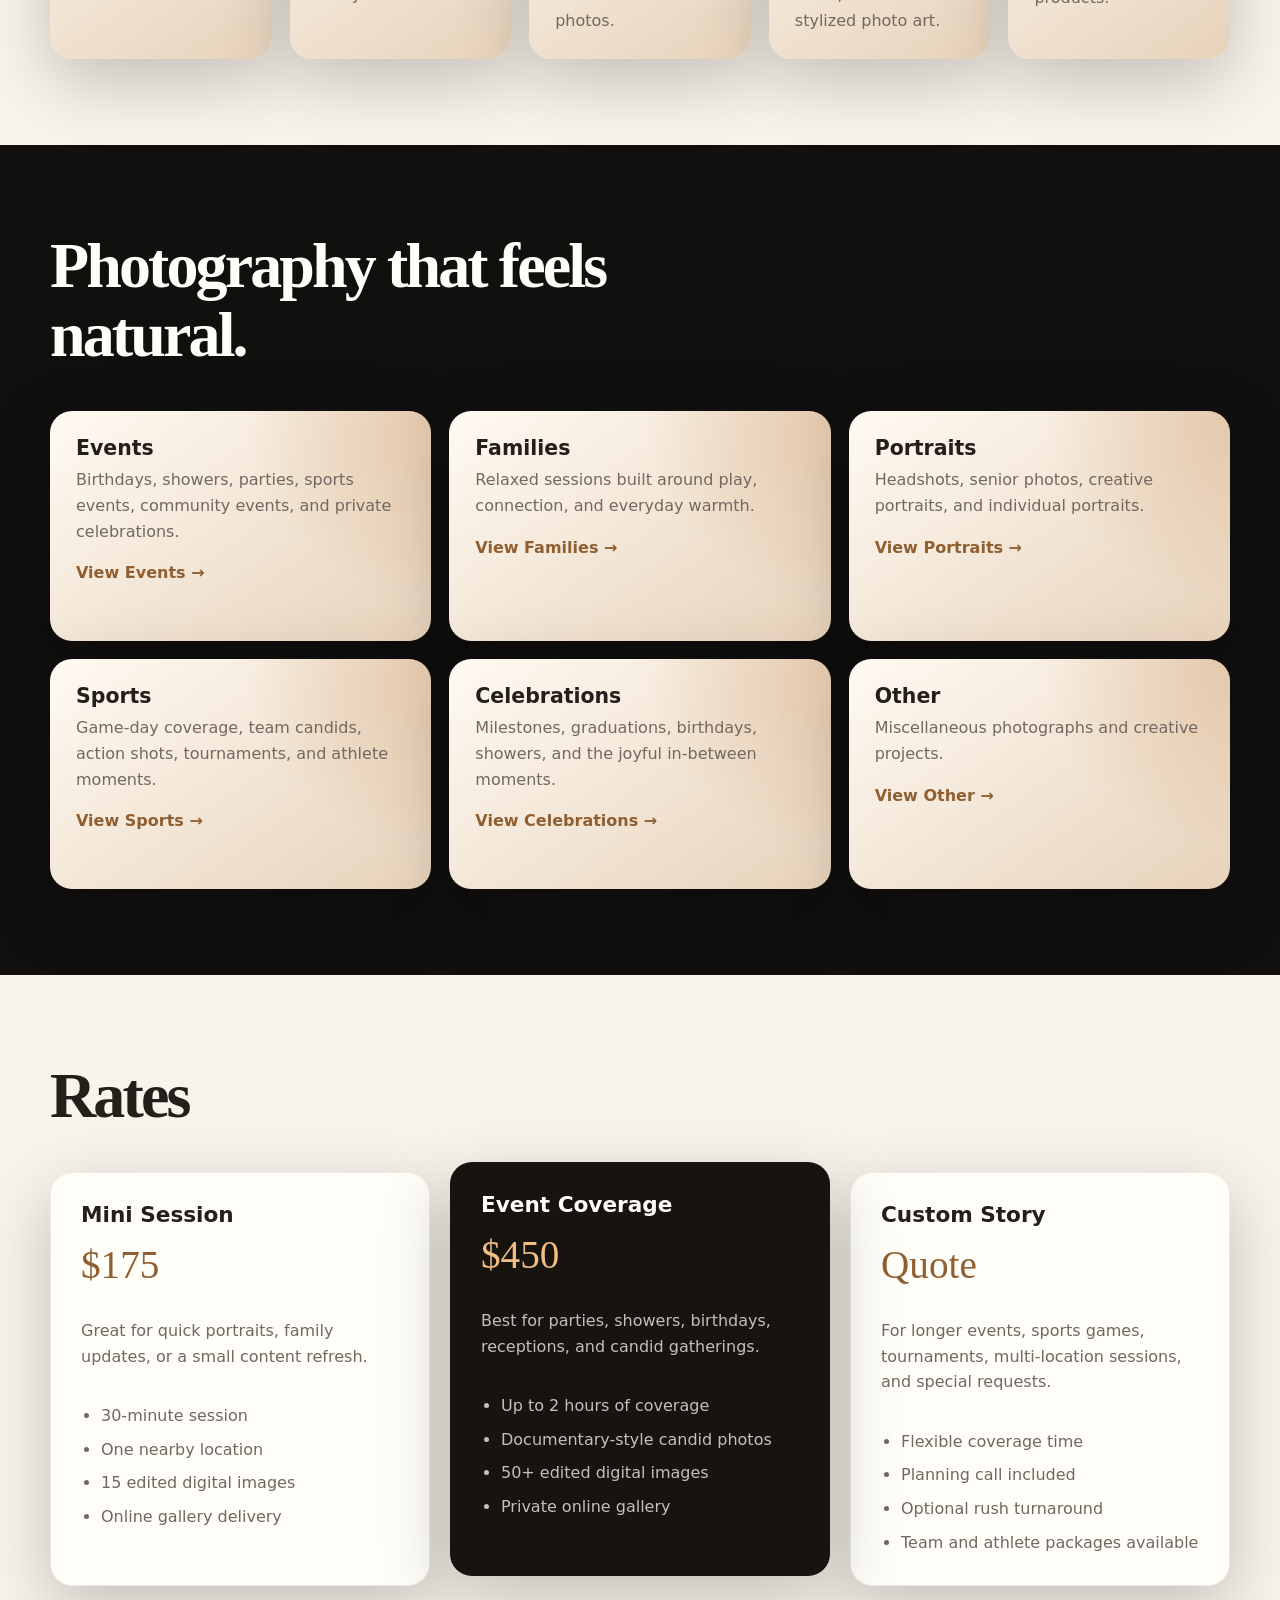
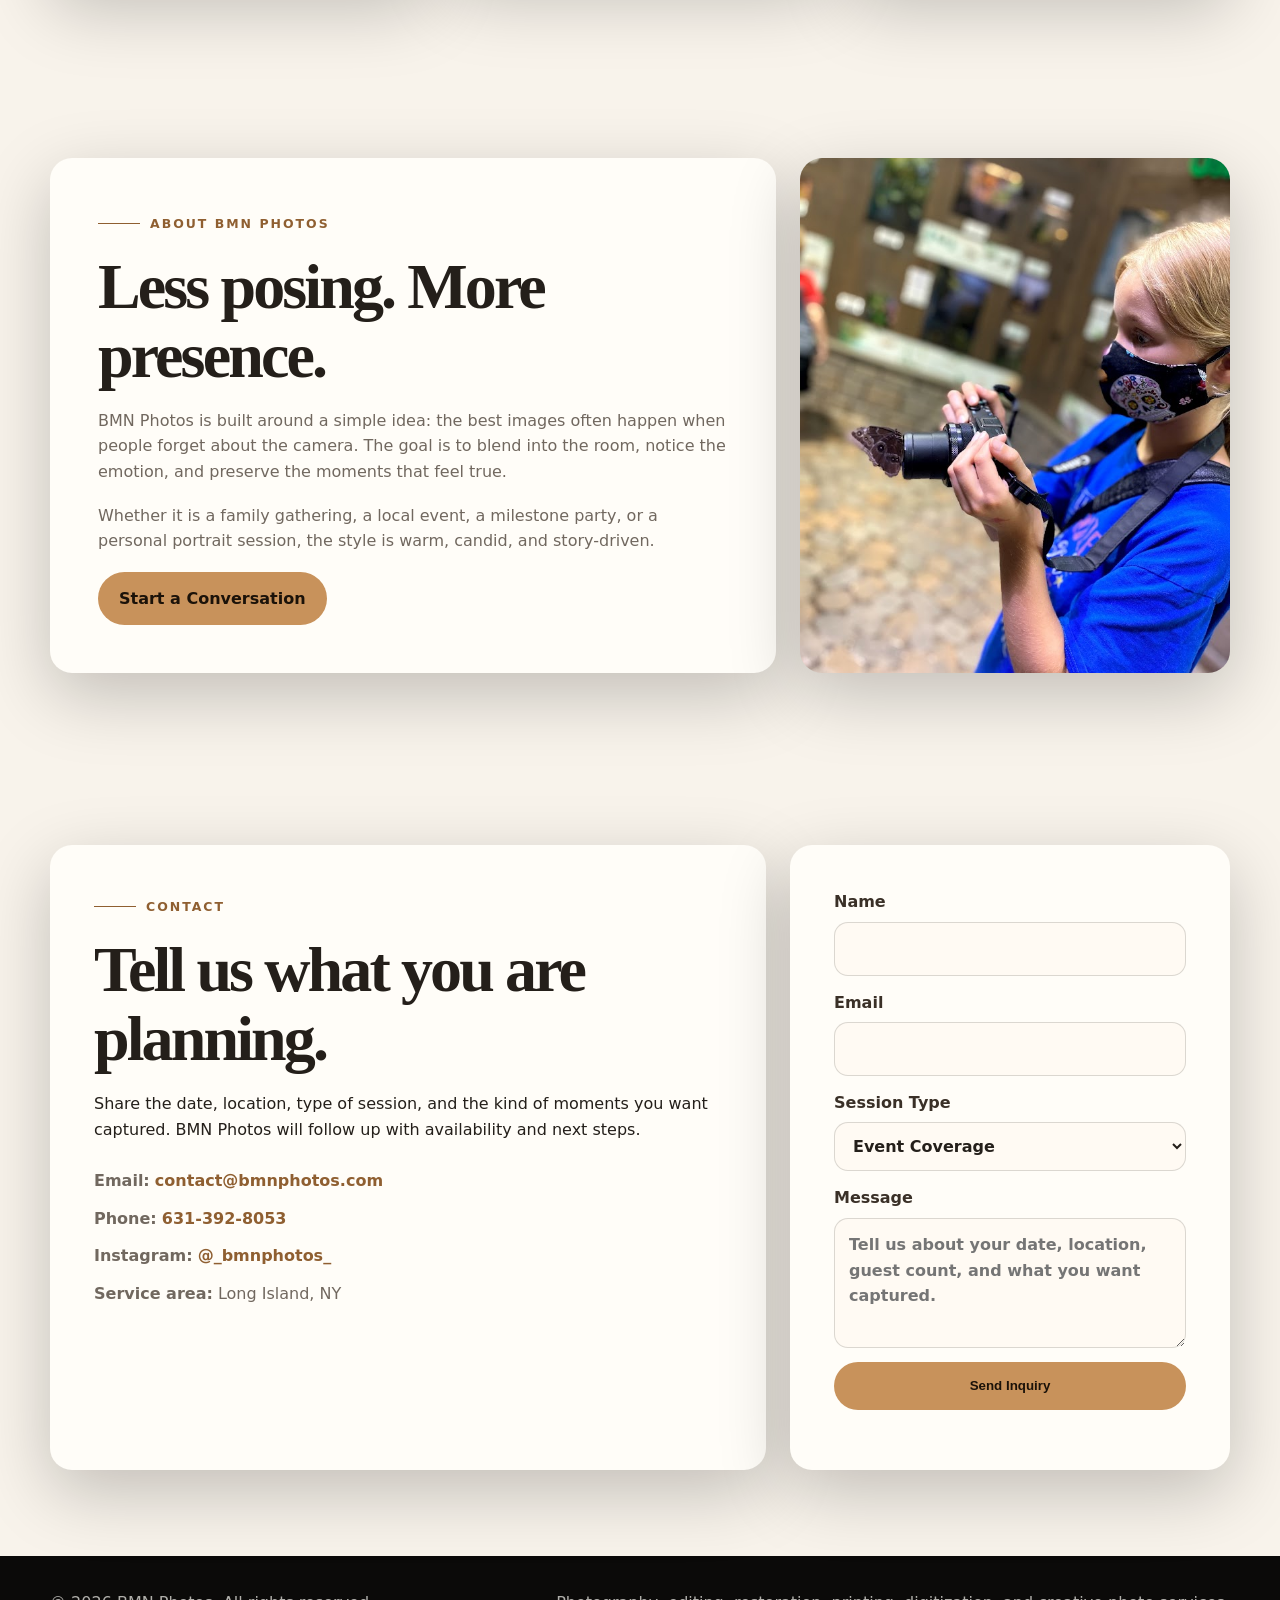
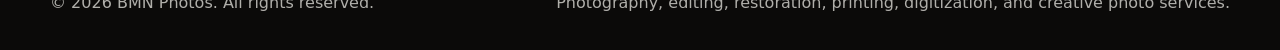
==== commit bb6ebd61: "Add phone number." ====
--- a/index.html
+++ b/index.html
@@ -113,9 +113,10 @@
           <h2>Tell us what you are planning.</h2>
           <p>Share the date, location, type of session, and the kind of moments you want captured. BMN Photos will follow up with availability and next steps.</p>
           <div class="contact-details">
-            <span><strong>Email:</strong> contact@bmnphotos.com</span>
+            <span><strong>Email:</strong> <a href="mailto:contact@bmnphotos.com">contact@bmnphotos.com</a></span>
+            <span><strong>Phone:</strong> <a href="tel:+16313928053">631-392-8053</a></span>
+            <span><strong>Instagram:</strong> <a href="https://www.instagram.com/_bmnphotos_/" target="_blank" rel="noopener noreferrer">@_bmnphotos_</a></span>
             <span><strong>Service area:</strong> Long Island, NY</span>
-            <span><strong>Instagram:</strong> @_bmnphotos_</span>
           </div>
         </article>
         <article class="contact-card">
--- a/css/styles.css
+++ b/css/styles.css
@@ -225,6 +225,9 @@
 .about-card p { color: var(--muted); margin: 0 0 18px; }
 .about-photo { border-radius: var(--radius); overflow: hidden; min-height: 420px; box-shadow: var(--shadow); background: url("../images/photographer-at-work.jpg") center / cover no-repeat, #d6c1aa; }
 .contact-details { display: grid; gap: 12px; margin-top: 26px; color: var(--muted); }
+.contact-details a { color: var(--brand-dark); font-weight: 800; text-decoration: none; }
+.contact-details a:hover,
+.contact-details a:focus-visible { text-decoration: underline; outline: none; }
 form { display: grid; gap: 14px; }
 label { display: grid; gap: 7px; font-weight: 700; color: #3a3027; }
 input, textarea, select { width: 100%; border: 1px solid rgba(36,31,26,.16); background: #fffaf3; color: var(--text); border-radius: 14px; padding: 13px 14px; font: inherit; }
